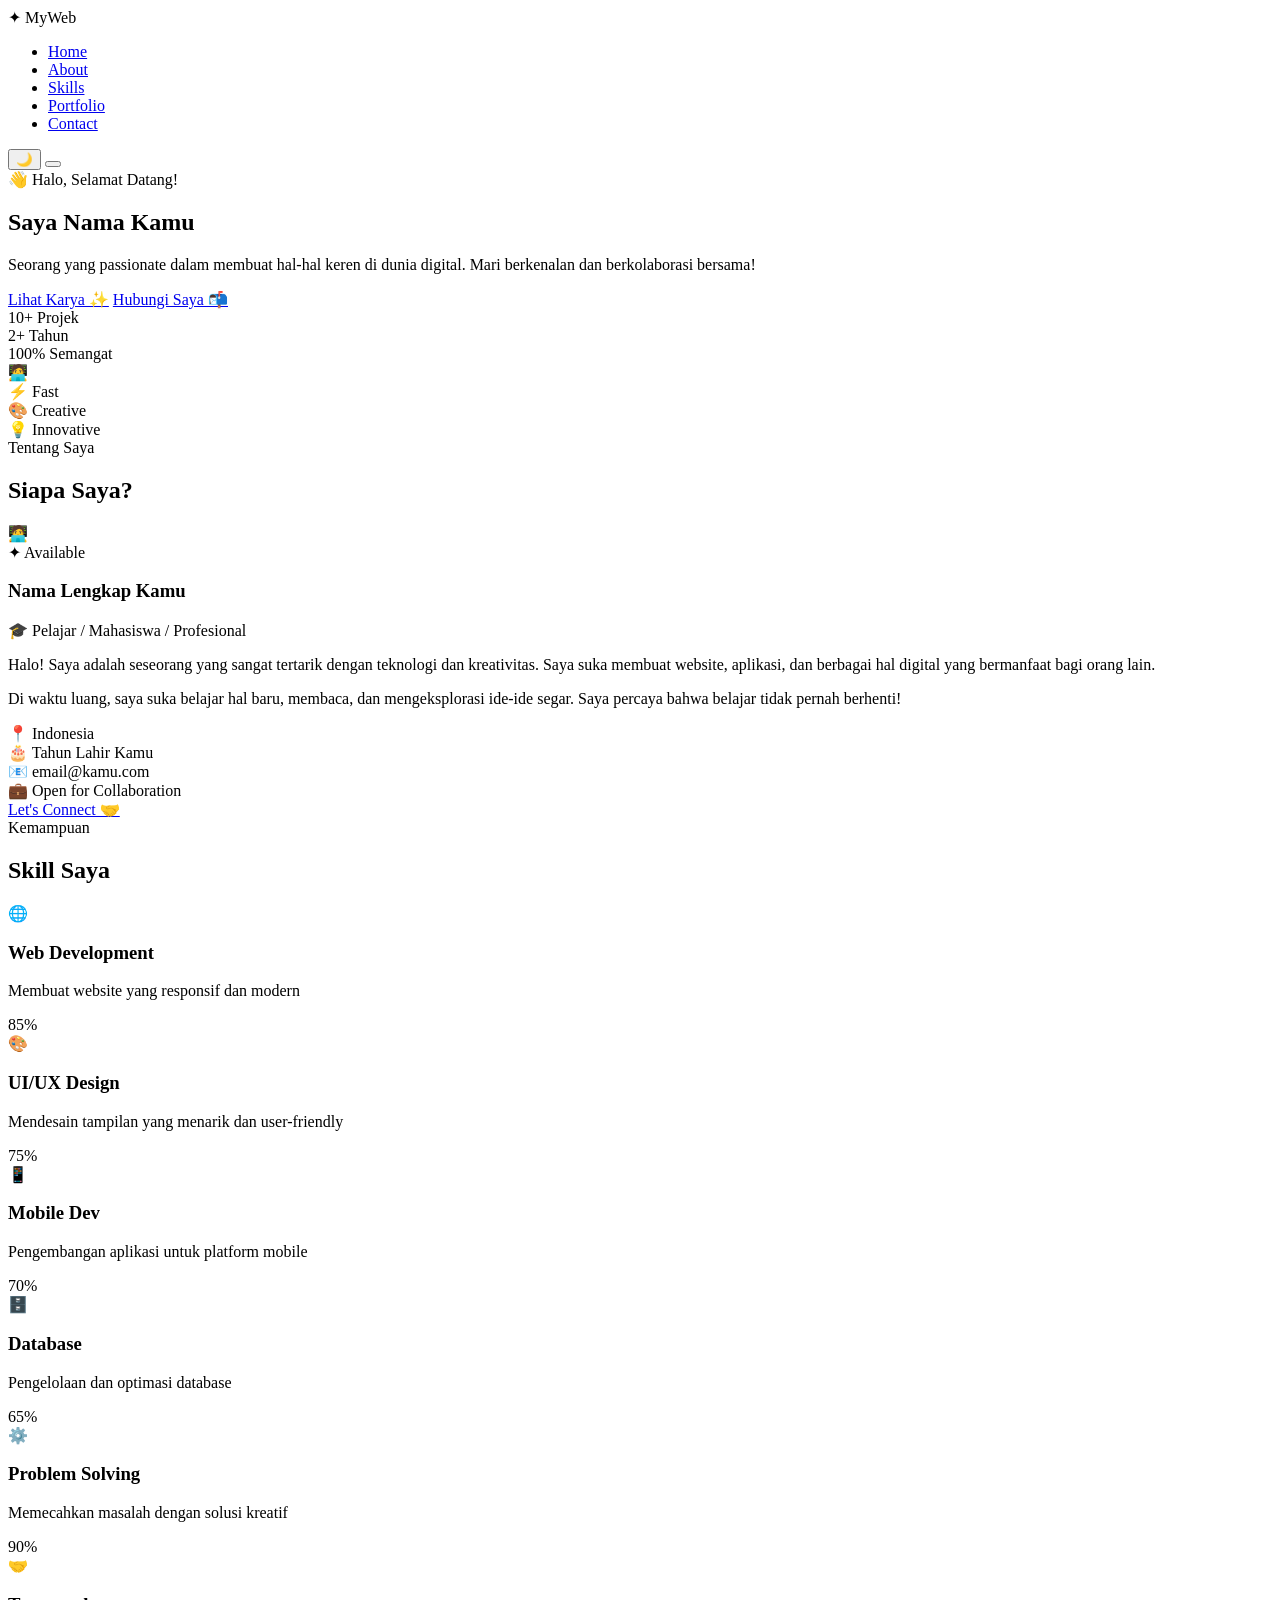
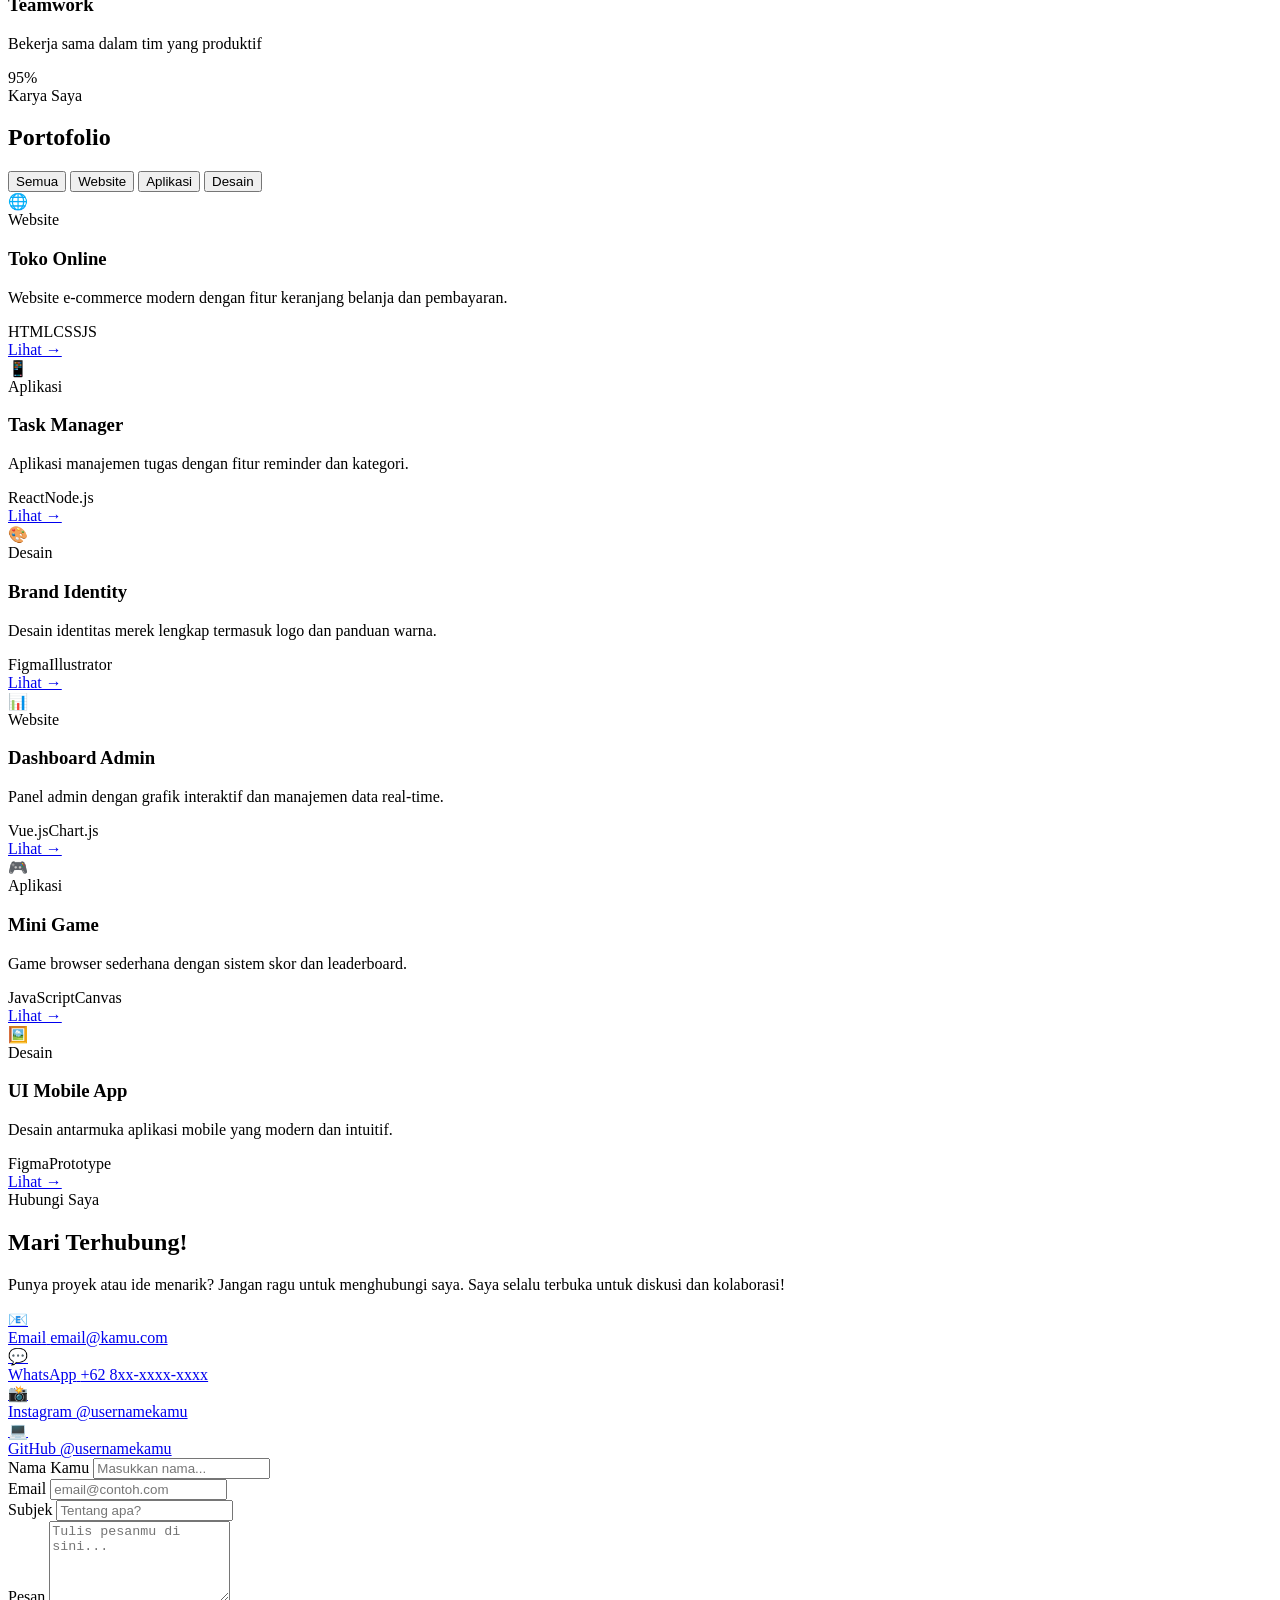
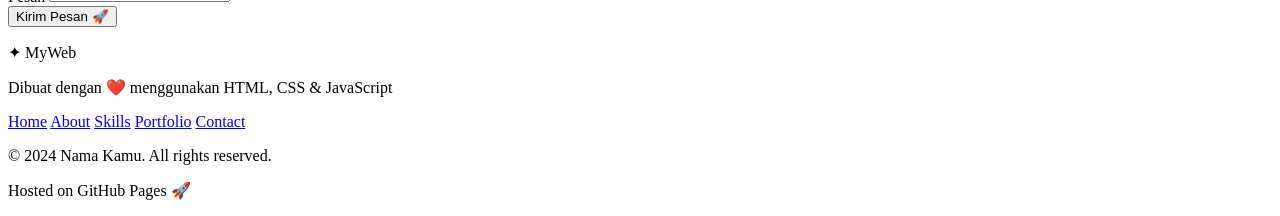
==== index.html @ ac3fd2ef "index.html This HTML file serves as the main structure for a personal website, including sections fo" ====
<!DOCTYPE html>
<html lang="id" data-theme="dark">
<head>
  <meta charset="UTF-8" />
  <meta name="viewport" content="width=device-width, initial-scale=1.0" />
  <title>Website Saya</title>
  <link rel="stylesheet" href="style.css" />
  <link rel="preconnect" href="https://fonts.googleapis.com" />
  <link href="https://fonts.googleapis.com/css2?family=Inter:wght@300;400;600;700;800&display=swap" rel="stylesheet" />
</head>
<body>

  <!-- ===== NAVBAR ===== -->
  <nav class="navbar" id="navbar">
    <div class="nav-container">
      <div class="nav-logo">
        <span class="logo-icon">✦</span>
        <span class="logo-text">MyWeb</span>
      </div>
      <ul class="nav-links" id="navLinks">
        <li><a href="#home"      class="nav-link active">Home</a></li>
        <li><a href="#about"     class="nav-link">About</a></li>
        <li><a href="#skills"    class="nav-link">Skills</a></li>
        <li><a href="#portfolio" class="nav-link">Portfolio</a></li>
        <li><a href="#contact"   class="nav-link">Contact</a></li>
      </ul>
      <div class="nav-right">
        <button class="theme-btn" id="themeBtn" title="Toggle Theme">🌙</button>
        <button class="hamburger" id="hamburger">
          <span></span><span></span><span></span>
        </button>
      </div>
    </div>
  </nav>

  <!-- ===== HERO ===== -->
  <section class="hero" id="home">
    <div class="hero-bg">
      <div class="blob blob1"></div>
      <div class="blob blob2"></div>
      <div class="blob blob3"></div>
    </div>
    <div class="hero-content">
      <div class="hero-badge">👋 Halo, Selamat Datang!</div>
      <h1 class="hero-title">
        Saya <span class="highlight">Nama Kamu</span><br/>
        <span class="typing" id="typingText"></span>
      </h1>
      <p class="hero-desc">
        Seorang yang passionate dalam membuat hal-hal keren di dunia digital.
        Mari berkenalan dan berkolaborasi bersama!
      </p>
      <div class="hero-btns">
        <a href="#portfolio" class="btn btn-primary">Lihat Karya ✨</a>
        <a href="#contact"   class="btn btn-outline">Hubungi Saya 📬</a>
      </div>
      <div class="hero-stats">
        <div class="stat">
          <span class="stat-num">10+</span>
          <span class="stat-label">Projek</span>
        </div>
        <div class="stat-divider"></div>
        <div class="stat">
          <span class="stat-num">2+</span>
          <span class="stat-label">Tahun</span>
        </div>
        <div class="stat-divider"></div>
        <div class="stat">
          <span class="stat-num">100%</span>
          <span class="stat-label">Semangat</span>
        </div>
      </div>
    </div>
    <div class="hero-image">
      <div class="avatar-ring">
        <div class="avatar">
          <span class="avatar-emoji">🧑‍💻</span>
        </div>
      </div>
      <div class="floating-card card1">⚡ Fast</div>
      <div class="floating-card card2">🎨 Creative</div>
      <div class="floating-card card3">💡 Innovative</div>
    </div>
  </section>

  <!-- ===== ABOUT ===== -->
  <section class="about" id="about">
    <div class="container">
      <div class="section-header">
        <span class="section-tag">Tentang Saya</span>
        <h2 class="section-title">Siapa <span class="highlight">Saya?</span></h2>
      </div>
      <div class="about-grid">
        <div class="about-image-wrap">
          <div class="about-img-box">
            <div class="about-emoji">🧑‍💻</div>
            <div class="about-badge-float">✦ Available</div>
          </div>
        </div>
        <div class="about-text">
          <h3>Nama Lengkap Kamu</h3>
          <p class="about-role">🎓 Pelajar / Mahasiswa / Profesional</p>
          <p class="about-desc">
            Halo! Saya adalah seseorang yang sangat tertarik dengan teknologi
            dan kreativitas. Saya suka membuat website, aplikasi, dan berbagai
            hal digital yang bermanfaat bagi orang lain.
          </p>
          <p class="about-desc">
            Di waktu luang, saya suka belajar hal baru, membaca, dan
            mengeksplorasi ide-ide segar. Saya percaya bahwa belajar
            tidak pernah berhenti!
          </p>
          <div class="about-info">
            <div class="info-item">
              <span class="info-icon">📍</span>
              <span>Indonesia</span>
            </div>
            <div class="info-item">
              <span class="info-icon">🎂</span>
              <span>Tahun Lahir Kamu</span>
            </div>
            <div class="info-item">
              <span class="info-icon">📧</span>
              <span>email@kamu.com</span>
            </div>
            <div class="info-item">
              <span class="info-icon">💼</span>
              <span>Open for Collaboration</span>
            </div>
          </div>
          <a href="#contact" class="btn btn-primary">Let's Connect 🤝</a>
        </div>
      </div>
    </div>
  </section>

  <!-- ===== SKILLS ===== -->
  <section class="skills" id="skills">
    <div class="container">
      <div class="section-header">
        <span class="section-tag">Kemampuan</span>
        <h2 class="section-title">Skill <span class="highlight">Saya</span></h2>
      </div>
      <div class="skills-grid">

        <div class="skill-card">
          <div class="skill-icon">🌐</div>
          <h3>Web Development</h3>
          <p>Membuat website yang responsif dan modern</p>
          <div class="skill-bar">
            <div class="skill-fill" data-width="85"></div>
          </div>
          <span class="skill-pct">85%</span>
        </div>

        <div class="skill-card">
          <div class="skill-icon">🎨</div>
          <h3>UI/UX Design</h3>
          <p>Mendesain tampilan yang menarik dan user-friendly</p>
          <div class="skill-bar">
            <div class="skill-fill" data-width="75"></div>
          </div>
          <span class="skill-pct">75%</span>
        </div>

        <div class="skill-card">
          <div class="skill-icon">📱</div>
          <h3>Mobile Dev</h3>
          <p>Pengembangan aplikasi untuk platform mobile</p>
          <div class="skill-bar">
            <div class="skill-fill" data-width="70"></div>
          </div>
          <span class="skill-pct">70%</span>
        </div>

        <div class="skill-card">
          <div class="skill-icon">🗄️</div>
          <h3>Database</h3>
          <p>Pengelolaan dan optimasi database</p>
          <div class="skill-bar">
            <div class="skill-fill" data-width="65"></div>
          </div>
          <span class="skill-pct">65%</span>
        </div>

        <div class="skill-card">
          <div class="skill-icon">⚙️</div>
          <h3>Problem Solving</h3>
          <p>Memecahkan masalah dengan solusi kreatif</p>
          <div class="skill-bar">
            <div class="skill-fill" data-width="90"></div>
          </div>
          <span class="skill-pct">90%</span>
        </div>

        <div class="skill-card">
          <div class="skill-icon">🤝</div>
          <h3>Teamwork</h3>
          <p>Bekerja sama dalam tim yang produktif</p>
          <div class="skill-bar">
            <div class="skill-fill" data-width="95"></div>
          </div>
          <span class="skill-pct">95%</span>
        </div>

      </div>
    </div>
  </section>

  <!-- ===== PORTFOLIO ===== -->
  <section class="portfolio" id="portfolio">
    <div class="container">
      <div class="section-header">
        <span class="section-tag">Karya Saya</span>
        <h2 class="section-title">Porto<span class="highlight">folio</span></h2>
      </div>

      <!-- Filter -->
      <div class="filter-btns">
        <button class="filter-btn active" data-filter="all">Semua</button>
        <button class="filter-btn" data-filter="web">Website</button>
        <button class="filter-btn" data-filter="app">Aplikasi</button>
        <button class="filter-btn" data-filter="design">Desain</button>
      </div>

      <div class="portfolio-grid" id="portfolioGrid">

        <div class="porto-card" data-cat="web">
          <div class="porto-img">🌐</div>
          <div class="porto-body">
            <span class="porto-tag">Website</span>
            <h3>Toko Online</h3>
            <p>Website e-commerce modern dengan fitur keranjang belanja dan pembayaran.</p>
            <div class="porto-footer">
              <div class="porto-tech">
                <span>HTML</span><span>CSS</span><span>JS</span>
              </div>
              <a href="#" class="porto-link">Lihat →</a>
            </div>
          </div>
        </div>

        <div class="porto-card" data-cat="app">
          <div class="porto-img">📱</div>
          <div class="porto-body">
            <span class="porto-tag">Aplikasi</span>
            <h3>Task Manager</h3>
            <p>Aplikasi manajemen tugas dengan fitur reminder dan kategori.</p>
            <div class="porto-footer">
              <div class="porto-tech">
                <span>React</span><span>Node.js</span>
              </div>
              <a href="#" class="porto-link">Lihat →</a>
            </div>
          </div>
        </div>

        <div class="porto-card" data-cat="design">
          <div class="porto-img">🎨</div>
          <div class="porto-body">
            <span class="porto-tag">Desain</span>
            <h3>Brand Identity</h3>
            <p>Desain identitas merek lengkap termasuk logo dan panduan warna.</p>
            <div class="porto-footer">
              <div class="porto-tech">
                <span>Figma</span><span>Illustrator</span>
              </div>
              <a href="#" class="porto-link">Lihat →</a>
            </div>
          </div>
        </div>

        <div class="porto-card" data-cat="web">
          <div class="porto-img">📊</div>
          <div class="porto-body">
            <span class="porto-tag">Website</span>
            <h3>Dashboard Admin</h3>
            <p>Panel admin dengan grafik interaktif dan manajemen data real-time.</p>
            <div class="porto-footer">
              <div class="porto-tech">
                <span>Vue.js</span><span>Chart.js</span>
              </div>
              <a href="#" class="porto-link">Lihat →</a>
            </div>
          </div>
        </div>

        <div class="porto-card" data-cat="app">
          <div class="porto-img">🎮</div>
          <div class="porto-body">
            <span class="porto-tag">Aplikasi</span>
            <h3>Mini Game</h3>
            <p>Game browser sederhana dengan sistem skor dan leaderboard.</p>
            <div class="porto-footer">
              <div class="porto-tech">
                <span>JavaScript</span><span>Canvas</span>
              </div>
              <a href="#" class="porto-link">Lihat →</a>
            </div>
          </div>
        </div>

        <div class="porto-card" data-cat="design">
          <div class="porto-img">🖼️</div>
          <div class="porto-body">
            <span class="porto-tag">Desain</span>
            <h3>UI Mobile App</h3>
            <p>Desain antarmuka aplikasi mobile yang modern dan intuitif.</p>
            <div class="porto-footer">
              <div class="porto-tech">
                <span>Figma</span><span>Prototype</span>
              </div>
              <a href="#" class="porto-link">Lihat →</a>
            </div>
          </div>
        </div>

      </div>
    </div>
  </section>

  <!-- ===== CONTACT ===== -->
  <section class="contact" id="contact">
    <div class="container">
      <div class="section-header">
        <span class="section-tag">Hubungi Saya</span>
        <h2 class="section-title">Mari <span class="highlight">Terhubung!</span></h2>
      </div>
      <div class="contact-grid">

        <div class="contact-info">
          <p class="contact-desc">
            Punya proyek atau ide menarik? Jangan ragu untuk menghubungi saya.
            Saya selalu terbuka untuk diskusi dan kolaborasi!
          </p>
          <div class="contact-cards">
            <a href="mailto:email@kamu.com" class="contact-card">
              <span class="cc-icon">📧</span>
              <div>
                <span class="cc-label">Email</span>
                <span class="cc-value">email@kamu.com</span>
              </div>
            </a>
            <a href="https://wa.me/628xxxxxxxxx" class="contact-card" target="_blank">
              <span class="cc-icon">💬</span>
              <div>
                <span class="cc-label">WhatsApp</span>
                <span class="cc-value">+62 8xx-xxxx-xxxx</span>
              </div>
            </a>
            <a href="https://instagram.com/usernamekamu" class="contact-card" target="_blank">
              <span class="cc-icon">📸</span>
              <div>
                <span class="cc-label">Instagram</span>
                <span class="cc-value">@usernamekamu</span>
              </div>
            </a>
            <a href="https://github.com/usernamekamu" class="contact-card" target="_blank">
              <span class="cc-icon">💻</span>
              <div>
                <span class="cc-label">GitHub</span>
                <span class="cc-value">@usernamekamu</span>
              </div>
            </a>
          </div>
        </div>

        <form class="contact-form" id="contactForm">
          <div class="form-group">
            <label>Nama Kamu</label>
            <input type="text" placeholder="Masukkan nama..." required />
          </div>
          <div class="form-group">
            <label>Email</label>
            <input type="email" placeholder="email@contoh.com" required />
          </div>
          <div class="form-group">
            <label>Subjek</label>
            <input type="text" placeholder="Tentang apa?" required />
          </div>
          <div class="form-group">
            <label>Pesan</label>
            <textarea rows="5" placeholder="Tulis pesanmu di sini..." required></textarea>
          </div>
          <button type="submit" class="btn btn-primary btn-full">
            Kirim Pesan 🚀
          </button>
          <p class="form-note" id="formNote"></p>
        </form>

      </div>
    </div>
  </section>

  <!-- ===== FOOTER ===== -->
  <footer class="footer">
    <div class="container">
      <div class="footer-top">
        <div class="footer-brand">
          <span class="logo-icon">✦</span>
          <span class="logo-text">MyWeb</span>
        </div>
        <p>Dibuat dengan ❤️ menggunakan HTML, CSS & JavaScript</p>
      </div>
      <div class="footer-links">
        <a href="#home">Home</a>
        <a href="#about">About</a>
        <a href="#skills">Skills</a>
        <a href="#portfolio">Portfolio</a>
        <a href="#contact">Contact</a>
      </div>
      <div class="footer-bottom">
        <p>© 2024 Nama Kamu. All rights reserved.</p>
        <p>Hosted on GitHub Pages 🚀</p>
      </div>
    </div>
  </footer>

  <script src="script.js"></script>
</body>
</html>
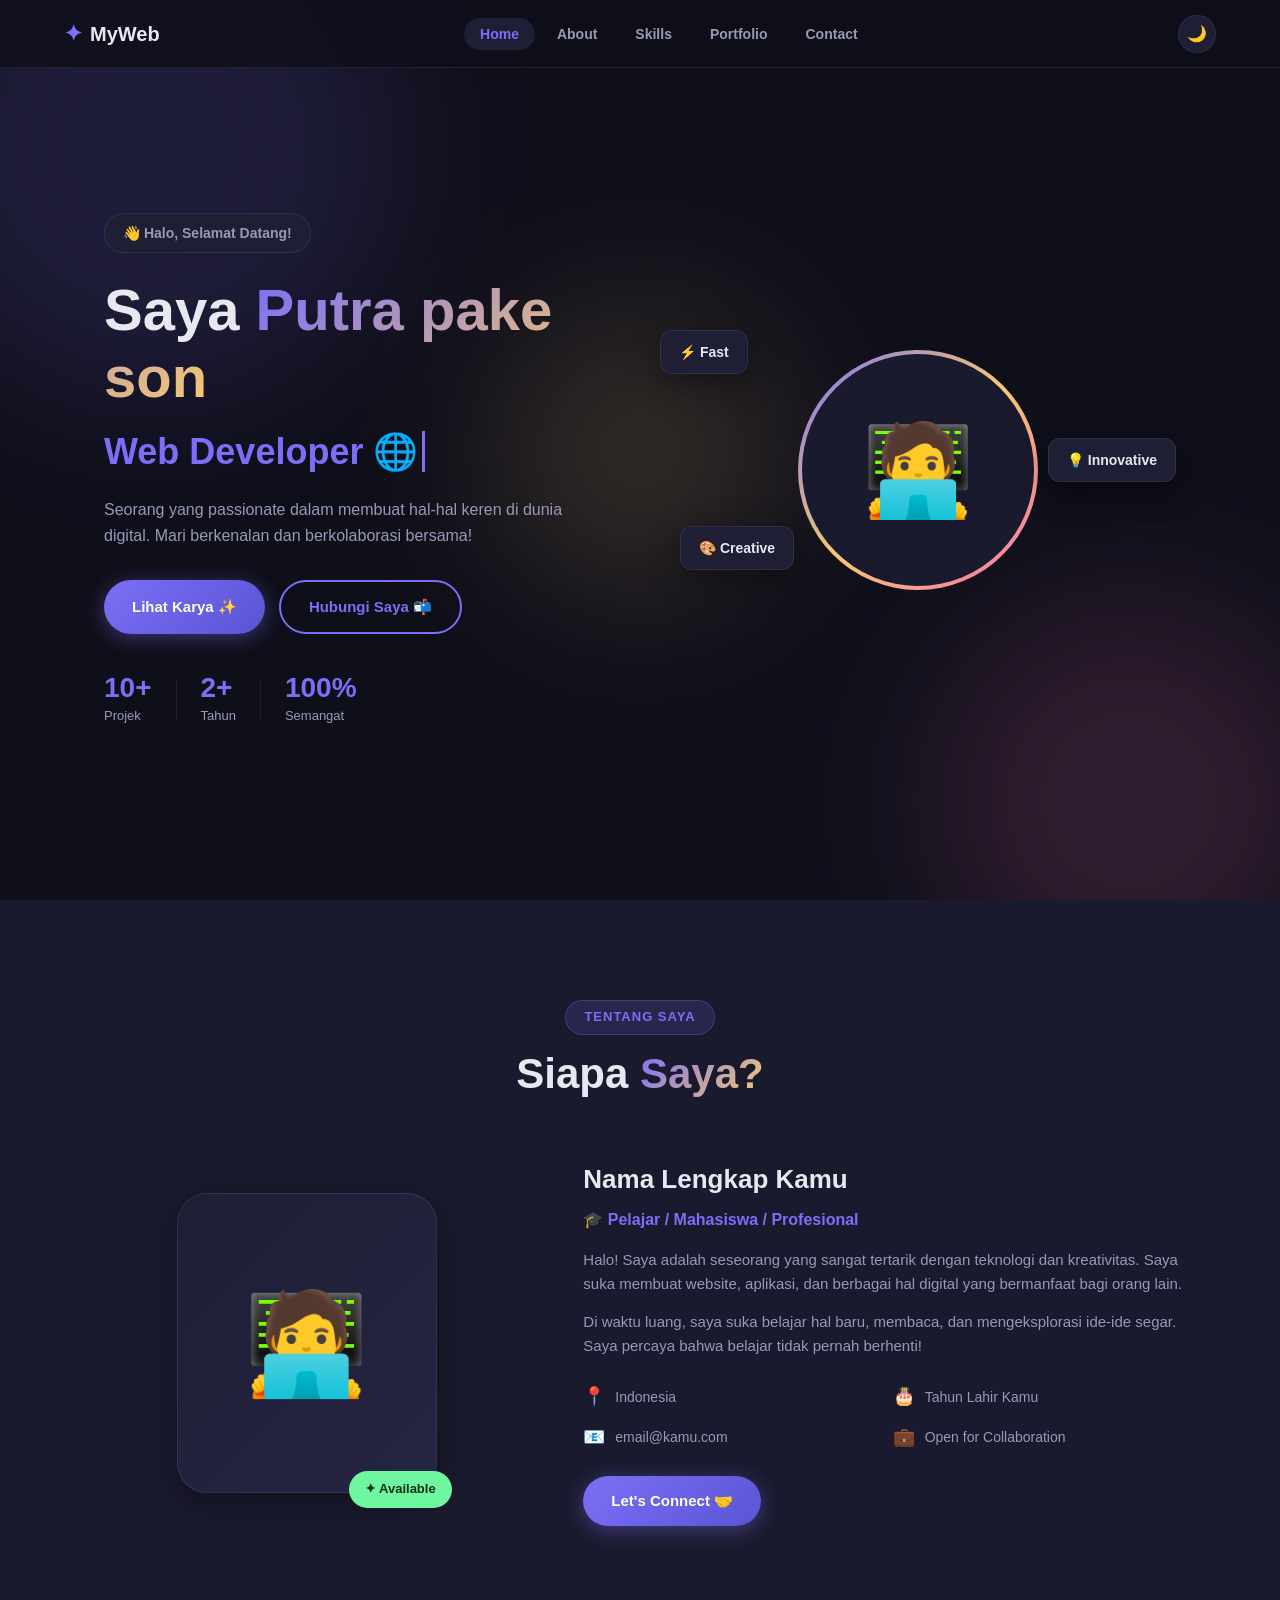
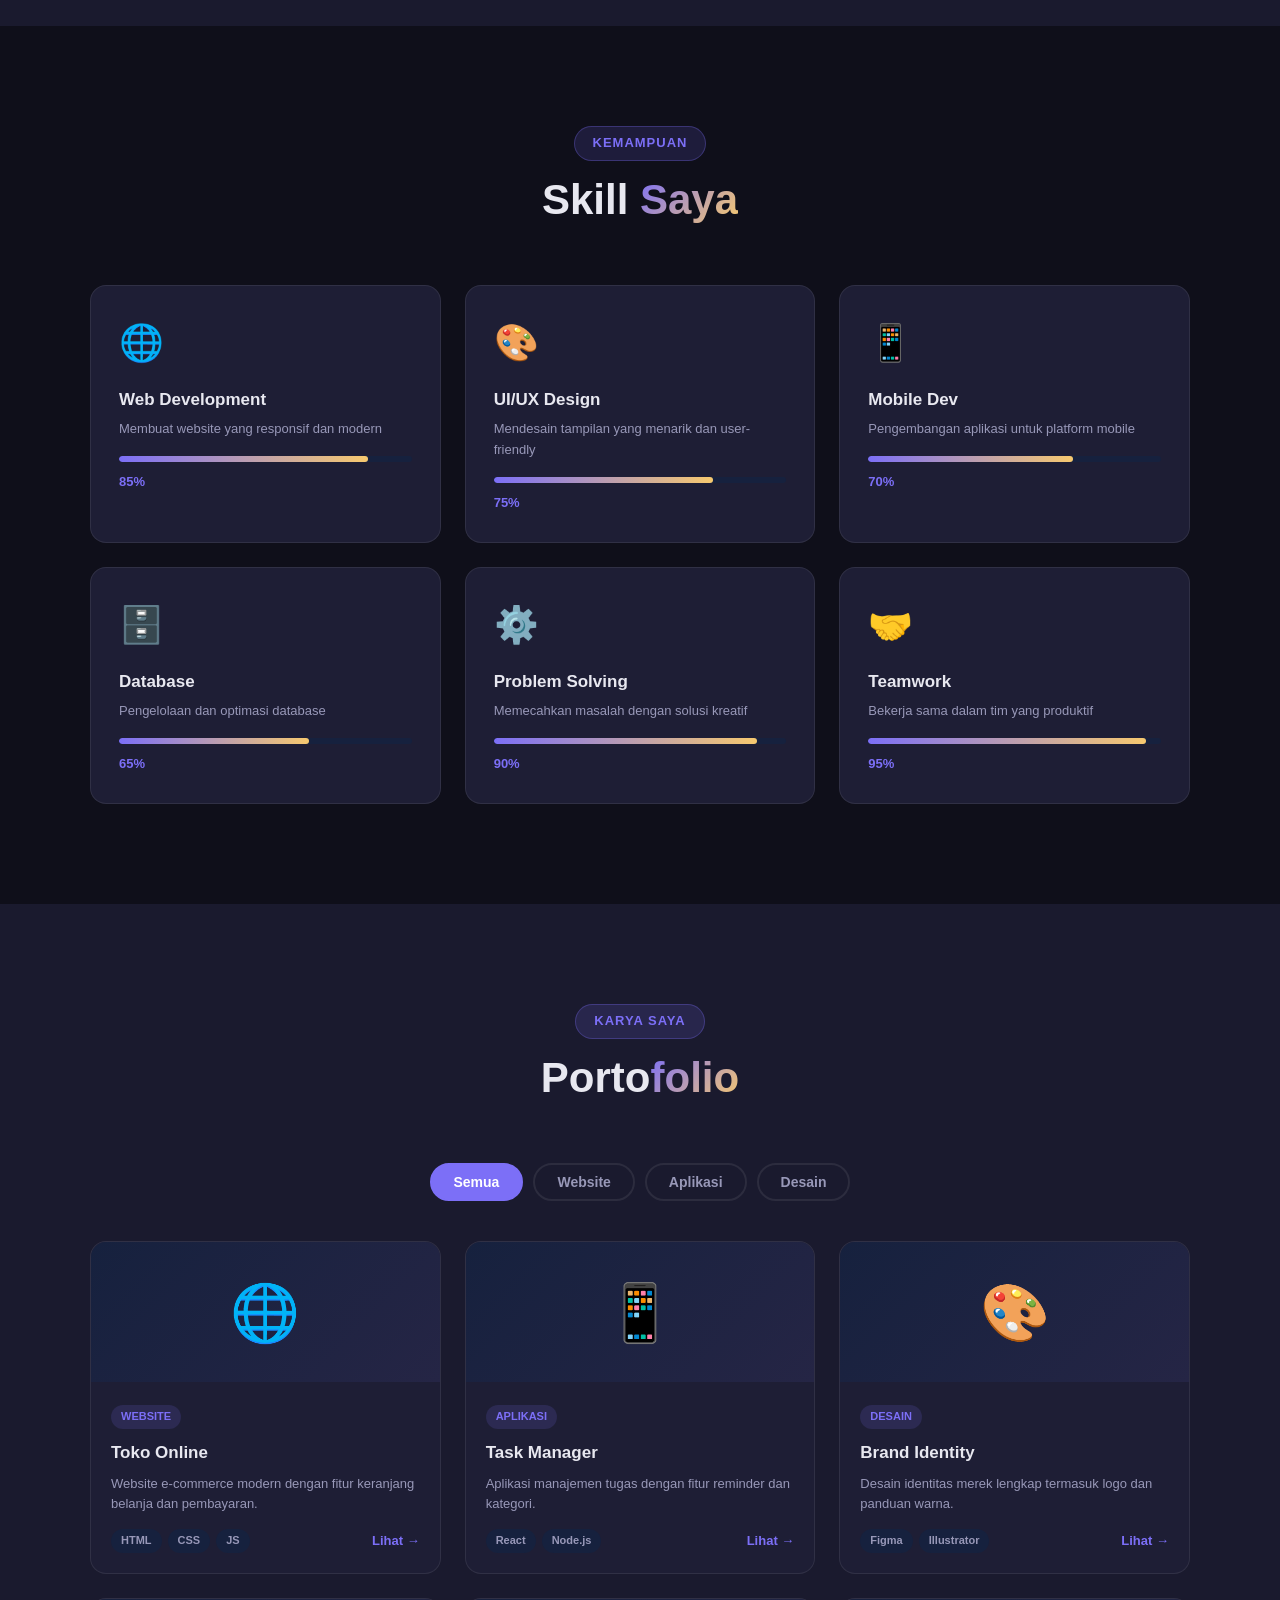
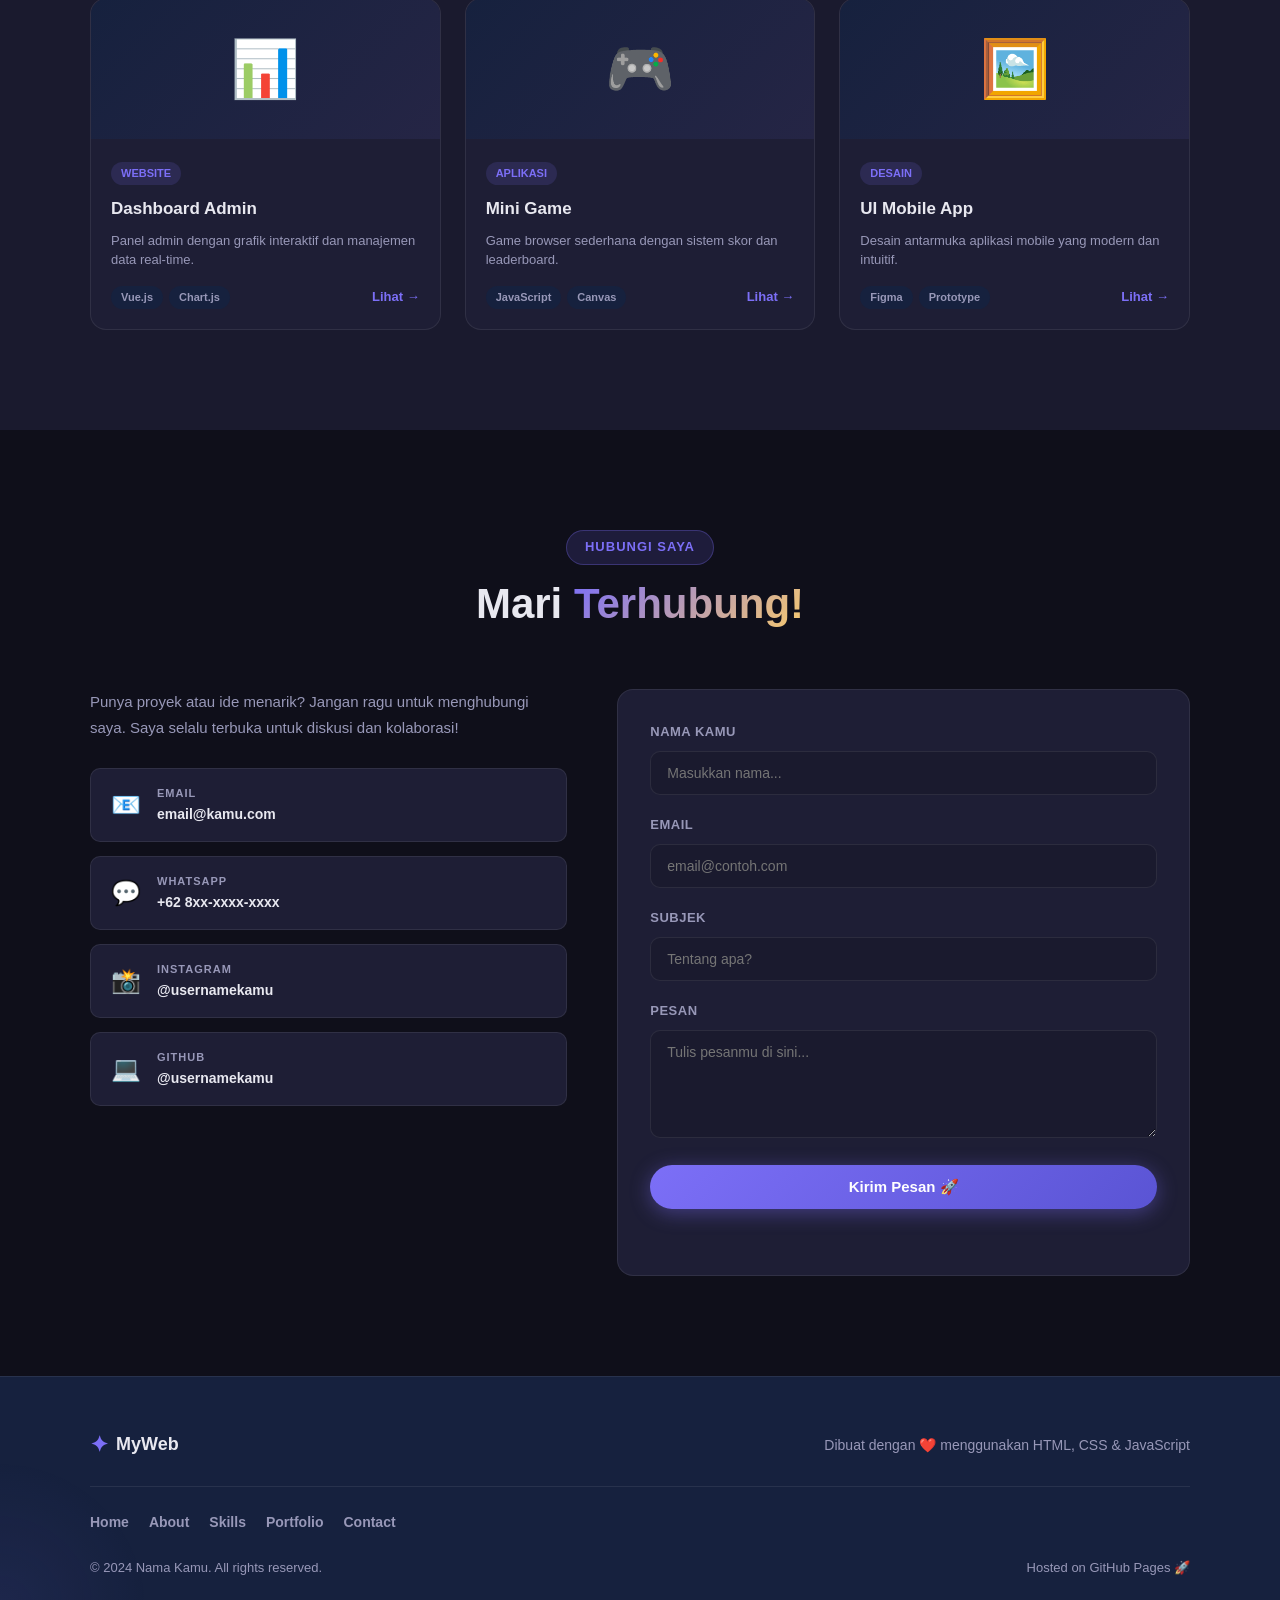
==== commit fbb06cef: "index.html" ====
--- a/index.html
+++ b/index.html
@@ -43,7 +43,7 @@
     <div class="hero-content">
       <div class="hero-badge">👋 Halo, Selamat Datang!</div>
       <h1 class="hero-title">
-        Saya <span class="highlight">Nama Kamu</span><br/>
+        Saya <span class="highlight">Putra pake son</span><br/>
         <span class="typing" id="typingText"></span>
       </h1>
       <p class="hero-desc">
--- a/style.css
+++ b/style.css
@@ -0,0 +1,946 @@
+/* ================================
+   VARIABLES & RESET
+================================ */
+:root {
+  --bg: #0f0f1a;
+  --bg2: #1a1a2e;
+  --bg3: #16213e;
+  --card: #1e1e35;
+  --card2: #252545;
+  --border: rgba(255,255,255,0.08);
+  --text: #e8e8f0;
+  --text2: #9898b8;
+  --primary: #7c6ff7;
+  --primary2: #5a54d4;
+  --accent: #f7c96f;
+  --green: #6ff7a0;
+  --pink: #f76fb0;
+  --shadow: 0 8px 32px rgba(0,0,0,0.4);
+  --radius: 16px;
+  --radius-sm: 10px;
+  --transition: all 0.3s ease;
+  --font: 'Inter', sans-serif;
+}
+
+[data-theme="light"] {
+  --bg: #f0f0ff;
+  --bg2: #e8e8fc;
+  --bg3: #dcdcf8;
+  --card: #ffffff;
+  --card2: #f5f5ff;
+  --border: rgba(0,0,0,0.08);
+  --text: #1a1a2e;
+  --text2: #5a5a7a;
+  --shadow: 0 8px 32px rgba(100,100,200,0.15);
+}
+
+*, *::before, *::after {
+  margin: 0; padding: 0;
+  box-sizing: border-box;
+}
+
+html { scroll-behavior: smooth; }
+
+body {
+  font-family: var(--font);
+  background: var(--bg);
+  color: var(--text);
+  line-height: 1.6;
+  overflow-x: hidden;
+  transition: background 0.4s, color 0.4s;
+}
+
+a { text-decoration: none; color: inherit; }
+ul { list-style: none; }
+img { max-width: 100%; }
+
+.container {
+  width: 90%;
+  max-width: 1100px;
+  margin: 0 auto;
+}
+
+/* ================================
+   BUTTONS
+================================ */
+.btn {
+  display: inline-flex;
+  align-items: center;
+  gap: 8px;
+  padding: 13px 28px;
+  border-radius: 50px;
+  font-weight: 700;
+  font-size: 15px;
+  cursor: pointer;
+  transition: var(--transition);
+  border: none;
+}
+
+.btn-primary {
+  background: linear-gradient(135deg, var(--primary), var(--primary2));
+  color: #fff;
+  box-shadow: 0 4px 20px rgba(124,111,247,0.4);
+}
+.btn-primary:hover {
+  transform: translateY(-2px);
+  box-shadow: 0 8px 28px rgba(124,111,247,0.5);
+}
+
+.btn-outline {
+  background: transparent;
+  border: 2px solid var(--primary);
+  color: var(--primary);
+}
+.btn-outline:hover {
+  background: var(--primary);
+  color: #fff;
+  transform: translateY(-2px);
+}
+
+.btn-full { width: 100%; justify-content: center; }
+
+/* ================================
+   NAVBAR
+================================ */
+.navbar {
+  position: fixed;
+  top: 0; left: 0; right: 0;
+  z-index: 1000;
+  padding: 0 5%;
+  height: 68px;
+  display: flex;
+  align-items: center;
+  background: rgba(15,15,26,0.85);
+  backdrop-filter: blur(16px);
+  border-bottom: 1px solid var(--border);
+  transition: var(--transition);
+}
+
+[data-theme="light"] .navbar {
+  background: rgba(240,240,255,0.85);
+}
+
+.navbar.scrolled {
+  box-shadow: 0 4px 30px rgba(0,0,0,0.3);
+}
+
+.nav-container {
+  width: 100%;
+  max-width: 1200px;
+  margin: 0 auto;
+  display: flex;
+  align-items: center;
+  justify-content: space-between;
+}
+
+.nav-logo {
+  display: flex;
+  align-items: center;
+  gap: 8px;
+  font-weight: 800;
+  font-size: 20px;
+}
+
+.logo-icon {
+  color: var(--primary);
+  font-size: 22px;
+}
+
+.nav-links {
+  display: flex;
+  gap: 6px;
+}
+
+.nav-link {
+  padding: 8px 16px;
+  border-radius: 50px;
+  font-size: 14px;
+  font-weight: 600;
+  color: var(--text2);
+  transition: var(--transition);
+}
+.nav-link:hover,
+.nav-link.active {
+  background: var(--card);
+  color: var(--primary);
+}
+
+.nav-right {
+  display: flex;
+  align-items: center;
+  gap: 10px;
+}
+
+.theme-btn {
+  background: var(--card);
+  border: 1px solid var(--border);
+  width: 38px;
+  height: 38px;
+  border-radius: 50%;
+  font-size: 16px;
+  cursor: pointer;
+  display: flex;
+  align-items: center;
+  justify-content: center;
+  transition: var(--transition);
+}
+.theme-btn:hover { transform: scale(1.1); }
+
+.hamburger {
+  display: none;
+  flex-direction: column;
+  gap: 5px;
+  background: none;
+  border: none;
+  cursor: pointer;
+  padding: 6px;
+}
+.hamburger span {
+  width: 24px;
+  height: 2px;
+  background: var(--text);
+  border-radius: 2px;
+  transition: var(--transition);
+}
+
+/* ================================
+   SECTION COMMON
+================================ */
+section {
+  padding: 100px 0;
+}
+
+.section-header {
+  text-align: center;
+  margin-bottom: 60px;
+}
+
+.section-tag {
+  display: inline-block;
+  background: rgba(124,111,247,0.15);
+  color: var(--primary);
+  padding: 6px 18px;
+  border-radius: 50px;
+  font-size: 13px;
+  font-weight: 700;
+  letter-spacing: 1px;
+  text-transform: uppercase;
+  margin-bottom: 14px;
+  border: 1px solid rgba(124,111,247,0.3);
+}
+
+.section-title {
+  font-size: clamp(28px, 5vw, 42px);
+  font-weight: 800;
+  line-height: 1.2;
+}
+
+.highlight {
+  background: linear-gradient(135deg, var(--primary), var(--accent));
+  -webkit-background-clip: text;
+  -webkit-text-fill-color: transparent;
+  background-clip: text;
+}
+
+/* ================================
+   HERO
+================================ */
+.hero {
+  min-height: 100vh;
+  display: flex;
+  align-items: center;
+  justify-content: space-between;
+  gap: 40px;
+  padding: 100px 5% 60px;
+  position: relative;
+  overflow: hidden;
+  max-width: 1200px;
+  margin: 0 auto;
+}
+
+.hero-bg {
+  position: fixed;
+  inset: 0;
+  z-index: -1;
+  overflow: hidden;
+}
+
+.blob {
+  position: absolute;
+  border-radius: 50%;
+  filter: blur(80px);
+  opacity: 0.15;
+  animation: blobFloat 8s ease-in-out infinite;
+}
+.blob1 {
+  width: 500px; height: 500px;
+  background: var(--primary);
+  top: -100px; left: -100px;
+}
+.blob2 {
+  width: 400px; height: 400px;
+  background: var(--pink);
+  bottom: -100px; right: -50px;
+  animation-delay: -3s;
+}
+.blob3 {
+  width: 300px; height: 300px;
+  background: var(--accent);
+  top: 50%; left: 50%;
+  transform: translate(-50%,-50%);
+  animation-delay: -5s;
+}
+
+@keyframes blobFloat {
+  0%,100% { transform: translate(0,0) scale(1); }
+  33% { transform: translate(20px,-20px) scale(1.05); }
+  66% { transform: translate(-15px,15px) scale(0.95); }
+}
+
+.hero-content {
+  flex: 1;
+  max-width: 580px;
+}
+
+.hero-badge {
+  display: inline-flex;
+  align-items: center;
+  gap: 8px;
+  background: var(--card);
+  border: 1px solid var(--border);
+  padding: 8px 18px;
+  border-radius: 50px;
+  font-size: 14px;
+  font-weight: 600;
+  margin-bottom: 24px;
+  color: var(--text2);
+}
+
+.hero-title {
+  font-size: clamp(32px, 6vw, 58px);
+  font-weight: 800;
+  line-height: 1.15;
+  margin-bottom: 20px;
+}
+
+.typing {
+  color: var(--primary);
+  border-right: 3px solid var(--primary);
+  padding-right: 4px;
+  animation: blink 0.8s step-end infinite;
+  font-size: clamp(20px, 4vw, 36px);
+}
+
+@keyframes blink {
+  50% { border-color: transparent; }
+}
+
+.hero-desc {
+  color: var(--text2);
+  font-size: 16px;
+  max-width: 480px;
+  margin-bottom: 32px;
+}
+
+.hero-btns {
+  display: flex;
+  gap: 14px;
+  flex-wrap: wrap;
+  margin-bottom: 40px;
+}
+
+.hero-stats {
+  display: flex;
+  align-items: center;
+  gap: 24px;
+}
+
+.stat {
+  display: flex;
+  flex-direction: column;
+}
+
+.stat-num {
+  font-size: 28px;
+  font-weight: 800;
+  color: var(--primary);
+  line-height: 1;
+}
+
+.stat-label {
+  font-size: 13px;
+  color: var(--text2);
+  margin-top: 4px;
+}
+
+.stat-divider {
+  width: 1px;
+  height: 40px;
+  background: var(--border);
+}
+
+.hero-image {
+  flex: 1;
+  display: flex;
+  justify-content: center;
+  align-items: center;
+  position: relative;
+  min-height: 320px;
+}
+
+.avatar-ring {
+  width: 240px;
+  height: 240px;
+  border-radius: 50%;
+  background: linear-gradient(135deg, var(--primary), var(--accent), var(--pink));
+  padding: 4px;
+  animation: spinSlow 12s linear infinite;
+}
+
+.avatar {
+  width: 100%;
+  height: 100%;
+  border-radius: 50%;
+  background: var(--bg2);
+  display: flex;
+  align-items: center;
+  justify-content: center;
+}
+
+.avatar-emoji {
+  font-size: 90px;
+}
+
+@keyframes spinSlow {
+  to { transform: rotate(360deg); }
+}
+
+.floating-card {
+  position: absolute;
+  background: var(--card);
+  border: 1px solid var(--border);
+  padding: 10px 18px;
+  border-radius: 12px;
+  font-weight: 700;
+  font-size: 14px;
+  box-shadow: var(--shadow);
+  animation: floatUpDown 3s ease-in-out infinite;
+}
+.card1 { top: 20px; left: 0; animation-delay: 0s; }
+.card2 { bottom: 60px; left: 20px; animation-delay: -1s; }
+.card3 { top: 40%; right: 0; animation-delay: -2s; }
+
+@keyframes floatUpDown {
+  0%,100% { transform: translateY(0); }
+  50% { transform: translateY(-10px); }
+}
+
+/* ================================
+   ABOUT
+================================ */
+.about {
+  background: var(--bg2);
+}
+
+.about-grid {
+  display: grid;
+  grid-template-columns: 1fr 1.4fr;
+  gap: 60px;
+  align-items: center;
+}
+
+.about-image-wrap {
+  display: flex;
+  justify-content: center;
+}
+
+.about-img-box {
+  width: 260px;
+  height: 300px;
+  background: linear-gradient(135deg, var(--card), var(--card2));
+  border-radius: 30px;
+  display: flex;
+  align-items: center;
+  justify-content: center;
+  font-size: 100px;
+  position: relative;
+  border: 1px solid var(--border);
+  box-shadow: var(--shadow);
+}
+
+.about-badge-float {
+  position: absolute;
+  bottom: -16px;
+  right: -16px;
+  background: var(--green);
+  color: #0f2e1a;
+  padding: 8px 16px;
+  border-radius: 50px;
+  font-weight: 700;
+  font-size: 13px;
+}
+
+.about-text h3 {
+  font-size: 26px;
+  font-weight: 800;
+  margin-bottom: 6px;
+}
+
+.about-role {
+  color: var(--primary);
+  font-weight: 600;
+  margin-bottom: 16px;
+}
+
+.about-desc {
+  color: var(--text2);
+  margin-bottom: 14px;
+  font-size: 15px;
+}
+
+.about-info {
+  display: grid;
+  grid-template-columns: 1fr 1fr;
+  gap: 12px;
+  margin: 24px 0;
+}
+
+.info-item {
+  display: flex;
+  align-items: center;
+  gap: 10px;
+  font-size: 14px;
+  color: var(--text2);
+}
+
+.info-icon { font-size: 18px; }
+
+/* ================================
+   SKILLS
+================================ */
+.skills-grid {
+  display: grid;
+  grid-template-columns: repeat(auto-fit, minmax(300px, 1fr));
+  gap: 24px;
+}
+
+.skill-card {
+  background: var(--card);
+  border: 1px solid var(--border);
+  border-radius: var(--radius);
+  padding: 28px;
+  transition: var(--transition);
+}
+.skill-card:hover {
+  transform: translateY(-4px);
+  border-color: var(--primary);
+  box-shadow: 0 12px 40px rgba(124,111,247,0.2);
+}
+
+.skill-icon { font-size: 36px; margin-bottom: 14px; }
+
+.skill-card h3 {
+  font-size: 17px;
+  font-weight: 700;
+  margin-bottom: 6px;
+}
+
+.skill-card p {
+  color: var(--text2);
+  font-size: 13px;
+  margin-bottom: 16px;
+}
+
+.skill-bar {
+  width: 100%;
+  height: 6px;
+  background: var(--bg3);
+  border-radius: 10px;
+  overflow: hidden;
+  margin-bottom: 6px;
+}
+
+.skill-fill {
+  height: 100%;
+  width: 0%;
+  background: linear-gradient(90deg, var(--primary), var(--accent));
+  border-radius: 10px;
+  transition: width 1.2s ease;
+}
+
+.skill-pct {
+  font-size: 13px;
+  color: var(--primary);
+  font-weight: 700;
+}
+
+/* ================================
+   PORTFOLIO
+================================ */
+.portfolio {
+  background: var(--bg2);
+}
+
+.filter-btns {
+  display: flex;
+  gap: 10px;
+  justify-content: center;
+  flex-wrap: wrap;
+  margin-bottom: 40px;
+}
+
+.filter-btn {
+  padding: 9px 22px;
+  border-radius: 50px;
+  border: 2px solid var(--border);
+  background: transparent;
+  color: var(--text2);
+  font-weight: 600;
+  font-size: 14px;
+  cursor: pointer;
+  transition: var(--transition);
+}
+.filter-btn:hover,
+.filter-btn.active {
+  background: var(--primary);
+  border-color: var(--primary);
+  color: #fff;
+}
+
+.portfolio-grid {
+  display: grid;
+  grid-template-columns: repeat(auto-fit, minmax(300px, 1fr));
+  gap: 24px;
+}
+
+.porto-card {
+  background: var(--card);
+  border: 1px solid var(--border);
+  border-radius: var(--radius);
+  overflow: hidden;
+  transition: var(--transition);
+}
+.porto-card:hover {
+  transform: translateY(-6px);
+  box-shadow: var(--shadow);
+  border-color: var(--primary);
+}
+
+.porto-img {
+  height: 140px;
+  background: linear-gradient(135deg, var(--bg3), var(--card2));
+  display: flex;
+  align-items: center;
+  justify-content: center;
+  font-size: 56px;
+}
+
+.porto-body {
+  padding: 20px;
+}
+
+.porto-tag {
+  display: inline-block;
+  background: rgba(124,111,247,0.15);
+  color: var(--primary);
+  padding: 3px 10px;
+  border-radius: 50px;
+  font-size: 11px;
+  font-weight: 700;
+  text-transform: uppercase;
+  margin-bottom: 10px;
+}
+
+.porto-body h3 {
+  font-size: 17px;
+  font-weight: 700;
+  margin-bottom: 8px;
+}
+
+.porto-body p {
+  color: var(--text2);
+  font-size: 13px;
+  margin-bottom: 16px;
+  line-height: 1.5;
+}
+
+.porto-footer {
+  display: flex;
+  align-items: center;
+  justify-content: space-between;
+}
+
+.porto-tech {
+  display: flex;
+  gap: 6px;
+  flex-wrap: wrap;
+}
+
+.porto-tech span {
+  background: var(--bg3);
+  padding: 3px 10px;
+  border-radius: 50px;
+  font-size: 11px;
+  font-weight: 600;
+  color: var(--text2);
+}
+
+.porto-link {
+  color: var(--primary);
+  font-weight: 700;
+  font-size: 13px;
+  transition: var(--transition);
+}
+.porto-link:hover { letter-spacing: 1px; }
+
+/* HIDDEN PORTO CARD */
+.porto-card.hidden {
+  display: none;
+}
+
+/* ================================
+   CONTACT
+================================ */
+.contact-grid {
+  display: grid;
+  grid-template-columns: 1fr 1.2fr;
+  gap: 50px;
+  align-items: start;
+}
+
+.contact-desc {
+  color: var(--text2);
+  font-size: 15px;
+  margin-bottom: 28px;
+  line-height: 1.7;
+}
+
+.contact-cards {
+  display: flex;
+  flex-direction: column;
+  gap: 14px;
+}
+
+.contact-card {
+  display: flex;
+  align-items: center;
+  gap: 16px;
+  background: var(--card);
+  border: 1px solid var(--border);
+  padding: 16px 20px;
+  border-radius: var(--radius-sm);
+  transition: var(--transition);
+}
+.contact-card:hover {
+  border-color: var(--primary);
+  transform: translateX(4px);
+}
+
+.cc-icon { font-size: 24px; }
+.cc-label {
+  display: block;
+  font-size: 11px;
+  color: var(--text2);
+  font-weight: 600;
+  text-transform: uppercase;
+  letter-spacing: 1px;
+}
+.cc-value {
+  display: block;
+  font-size: 14px;
+  font-weight: 600;
+  color: var(--text);
+}
+
+/* FORM */
+.contact-form {
+  background: var(--card);
+  border: 1px solid var(--border);
+  border-radius: var(--radius);
+  padding: 32px;
+}
+
+.form-group {
+  margin-bottom: 20px;
+}
+
+.form-group label {
+  display: block;
+  font-size: 13px;
+  font-weight: 700;
+  color: var(--text2);
+  margin-bottom: 8px;
+  text-transform: uppercase;
+  letter-spacing: 0.5px;
+}
+
+.form-group input,
+.form-group textarea {
+  width: 100%;
+  background: var(--bg2);
+  border: 1px solid var(--border);
+  color: var(--text);
+  padding: 13px 16px;
+  border-radius: var(--radius-sm);
+  font-size: 14px;
+  font-family: var(--font);
+  transition: var(--transition);
+  outline: none;
+  resize: vertical;
+}
+
+.form-group input:focus,
+.form-group textarea:focus {
+  border-color: var(--primary);
+  box-shadow: 0 0 0 3px rgba(124,111,247,0.15);
+}
+
+.form-note {
+  text-align: center;
+  margin-top: 14px;
+  font-size: 14px;
+  font-weight: 600;
+  min-height: 20px;
+  color: var(--green);
+}
+
+/* ================================
+   FOOTER
+================================ */
+.footer {
+  background: var(--bg3);
+  border-top: 1px solid var(--border);
+  padding: 50px 0 30px;
+}
+
+.footer-top {
+  display: flex;
+  align-items: center;
+  justify-content: space-between;
+  flex-wrap: wrap;
+  gap: 16px;
+  margin-bottom: 24px;
+  padding-bottom: 24px;
+  border-bottom: 1px solid var(--border);
+}
+
+.footer-brand {
+  display: flex;
+  align-items: center;
+  gap: 8px;
+  font-weight: 800;
+  font-size: 18px;
+}
+
+.footer-top p {
+  color: var(--text2);
+  font-size: 14px;
+}
+
+.footer-links {
+  display: flex;
+  gap: 20px;
+  flex-wrap: wrap;
+  margin-bottom: 24px;
+}
+
+.footer-links a {
+  color: var(--text2);
+  font-size: 14px;
+  font-weight: 600;
+  transition: var(--transition);
+}
+.footer-links a:hover { color: var(--primary); }
+
+.footer-bottom {
+  display: flex;
+  justify-content: space-between;
+  flex-wrap: wrap;
+  gap: 10px;
+  color: var(--text2);
+  font-size: 13px;
+}
+
+/* ================================
+   SCROLL TO TOP
+================================ */
+.scroll-top {
+  position: fixed;
+  bottom: 30px;
+  right: 24px;
+  width: 44px;
+  height: 44px;
+  background: var(--primary);
+  color: #fff;
+  border: none;
+  border-radius: 50%;
+  font-size: 18px;
+  cursor: pointer;
+  display: none;
+  align-items: center;
+  justify-content: center;
+  z-index: 999;
+  box-shadow: 0 4px 20px rgba(124,111,247,0.4);
+  transition: var(--transition);
+}
+.scroll-top.show { display: flex; }
+.scroll-top:hover { transform: translateY(-3px); }
+
+/* ================================
+   RESPONSIVE — TABLET
+================================ */
+@media (max-width: 900px) {
+  .hero {
+    flex-direction: column;
+    text-align: center;
+    padding-top: 120px;
+  }
+  .hero-btns { justify-content: center; }
+  .hero-stats { justify-content: center; }
+  .hero-desc { margin: 0 auto 32px; }
+  .about-grid { grid-template-columns: 1fr; text-align: center; }
+  .about-info { justify-items: center; }
+  .contact-grid { grid-template-columns: 1fr; }
+}
+
+/* ================================
+   RESPONSIVE — MOBILE
+================================ */
+@media (max-width: 600px) {
+  .nav-links { display: none; flex-direction: column; gap: 0; }
+  .nav-links.open {
+    display: flex;
+    position: fixed;
+    top: 68px; left: 0; right: 0;
+    background: var(--bg);
+    border-bottom: 1px solid var(--border);
+    padding: 16px;
+    gap: 4px;
+  }
+  .nav-links.open .nav-link {
+    padding: 12px 16px;
+    border-radius: 10px;
+    display: block;
+  }
+  .hamburger { display: flex; }
+  .hero-image { display: none; }
+  .about-img-box { width: 200px; height: 240px; font-size: 80px; }
+  .contact-form { padding: 24px 18px; }
+  .footer-top { flex-direction: column; text-align: center; }
+  .footer-bottom { flex-direction: column; text-align: center; }
+  .floating-card { display: none; }
+  section { padding: 70px 0; }
+}
+
+/* ================================
+   ANIMATIONS
+================================ */
+.fade-in {
+  opacity: 0;
+  transform: translateY(30px);
+  transition: opacity 0.7s ease, transform 0.7s ease;
+}
+.fade-in.visible {
+  opacity: 1;
+  transform: translateY(0);
+}
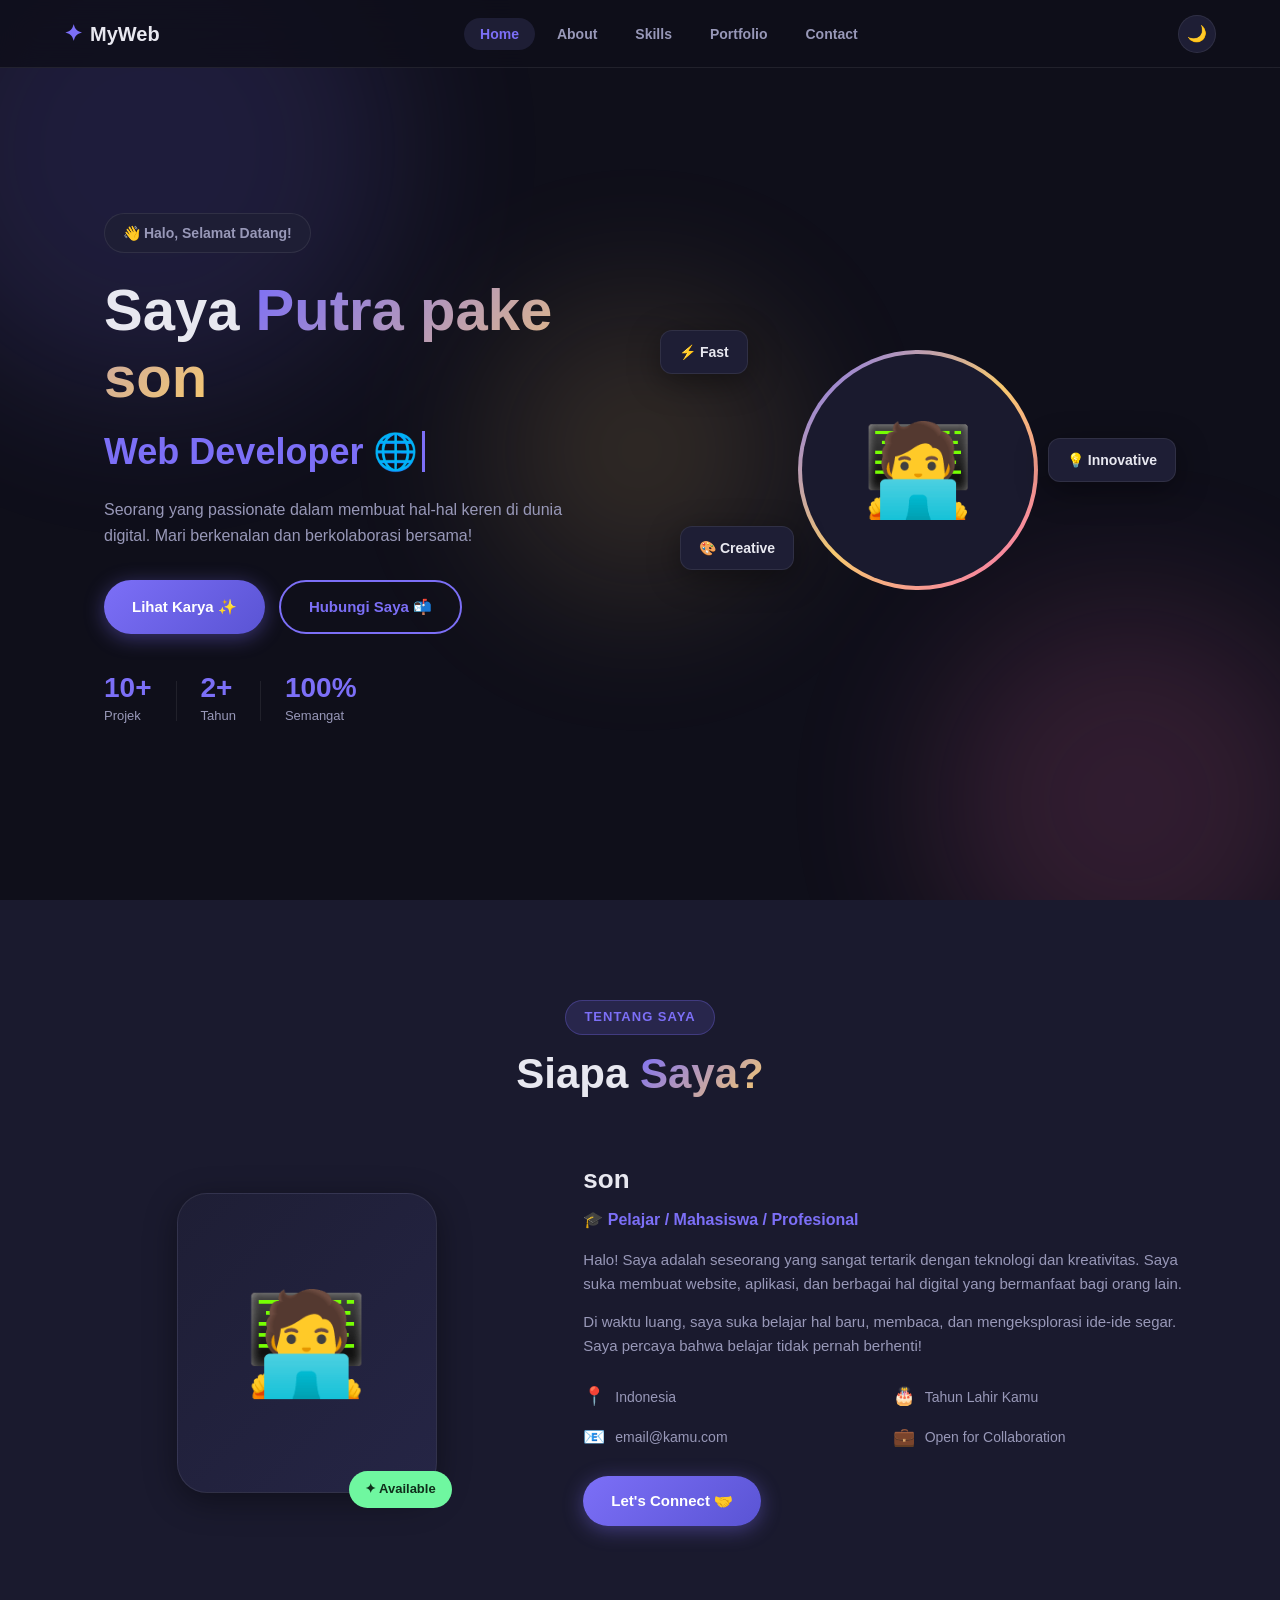
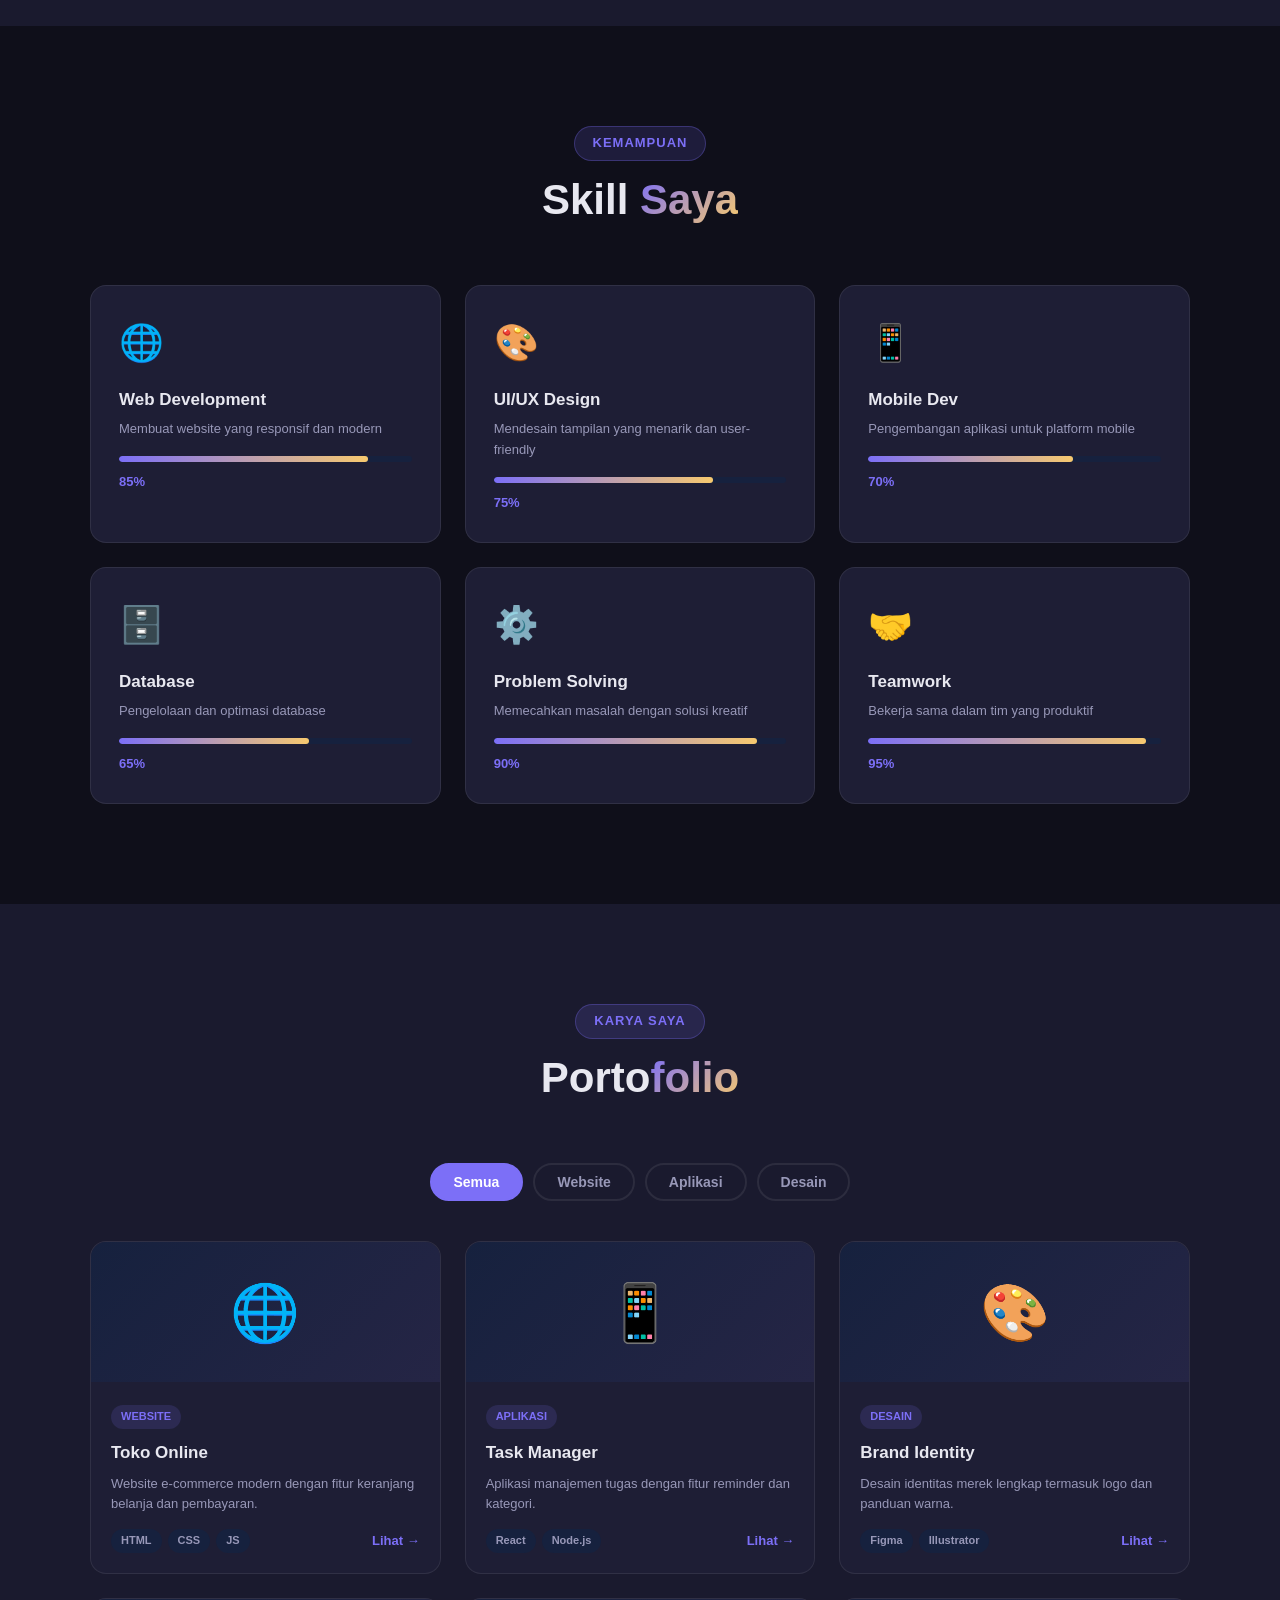
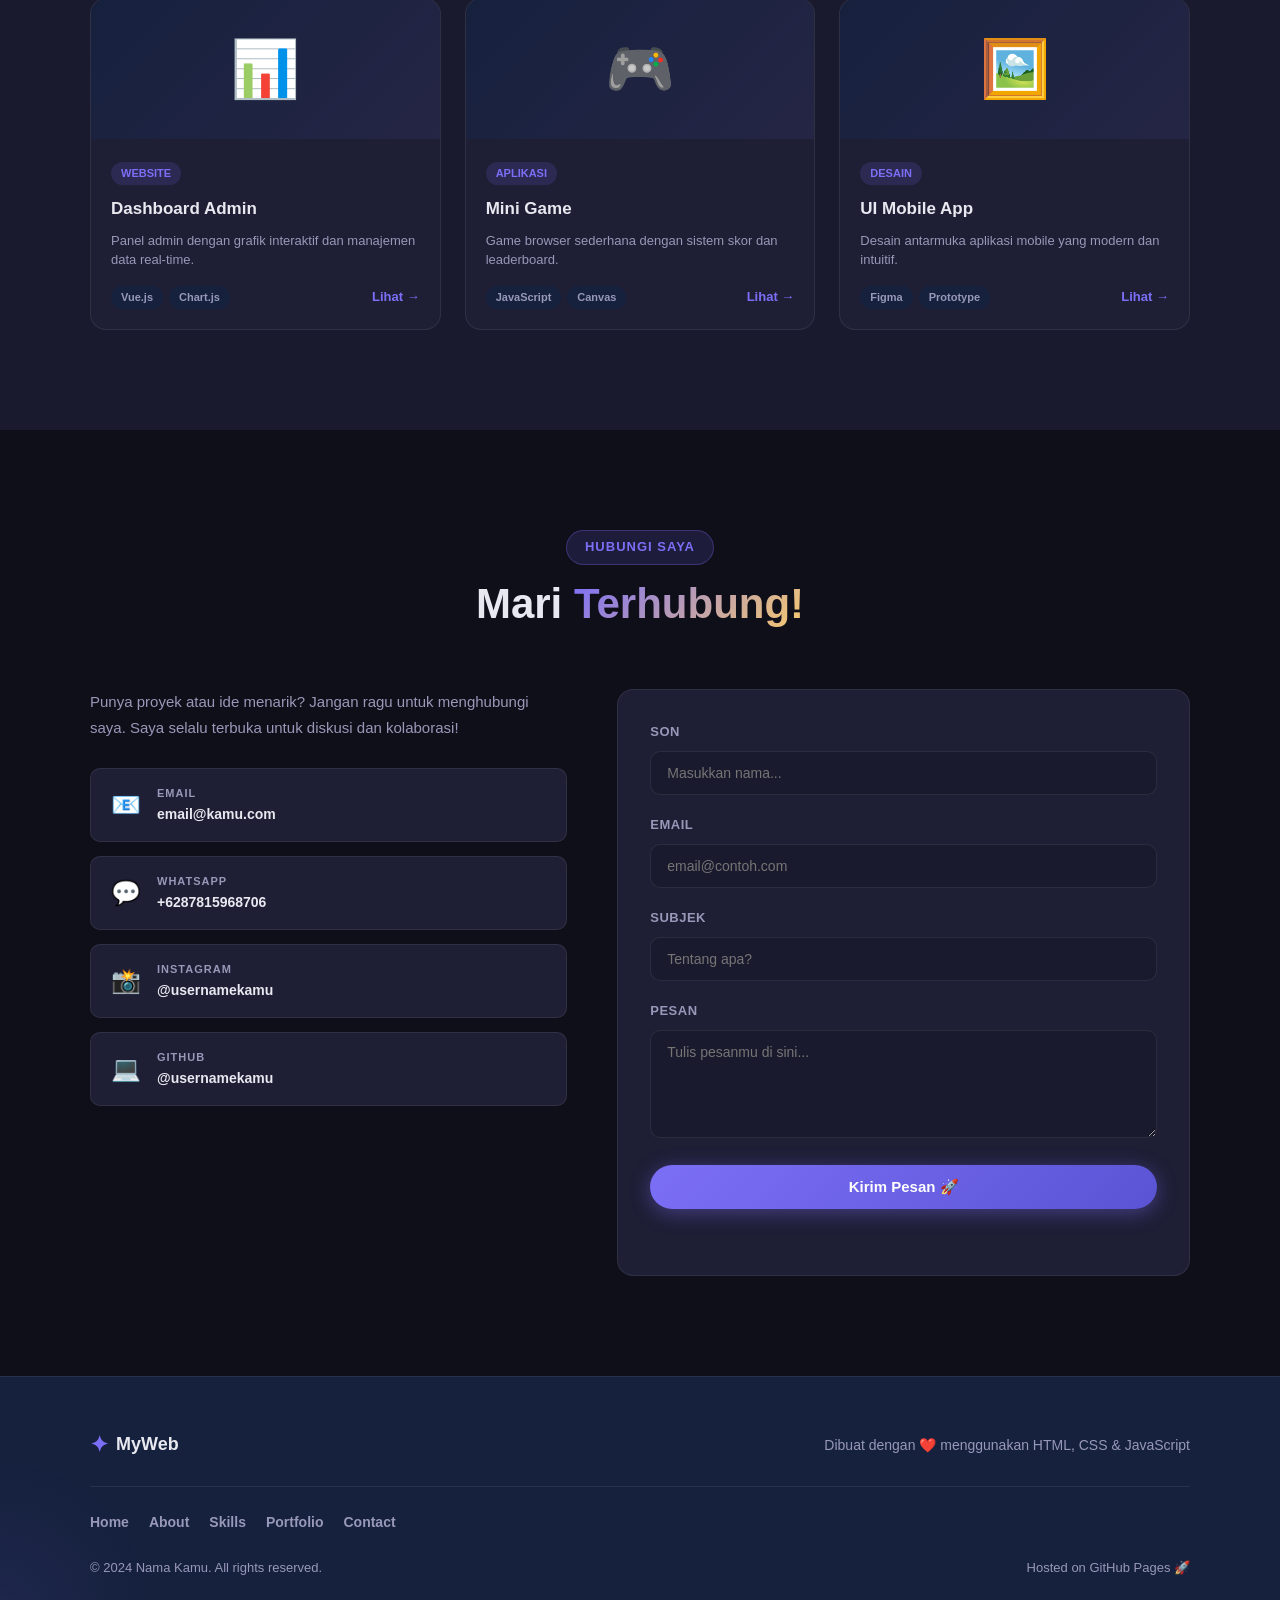
==== commit 7f57ccce: "index.html" ====
--- a/index.html
+++ b/index.html
@@ -98,7 +98,7 @@
           </div>
         </div>
         <div class="about-text">
-          <h3>Nama Lengkap Kamu</h3>
+          <h3>son</h3>
           <p class="about-role">🎓 Pelajar / Mahasiswa / Profesional</p>
           <p class="about-desc">
             Halo! Saya adalah seseorang yang sangat tertarik dengan teknologi
@@ -345,7 +345,7 @@
               <span class="cc-icon">💬</span>
               <div>
                 <span class="cc-label">WhatsApp</span>
-                <span class="cc-value">+62 8xx-xxxx-xxxx</span>
+                <span class="cc-value">+6287815968706</span>
               </div>
             </a>
             <a href="https://instagram.com/usernamekamu" class="contact-card" target="_blank">
@@ -367,7 +367,7 @@
 
         <form class="contact-form" id="contactForm">
           <div class="form-group">
-            <label>Nama Kamu</label>
+            <label>son</label>
             <input type="text" placeholder="Masukkan nama..." required />
           </div>
           <div class="form-group">
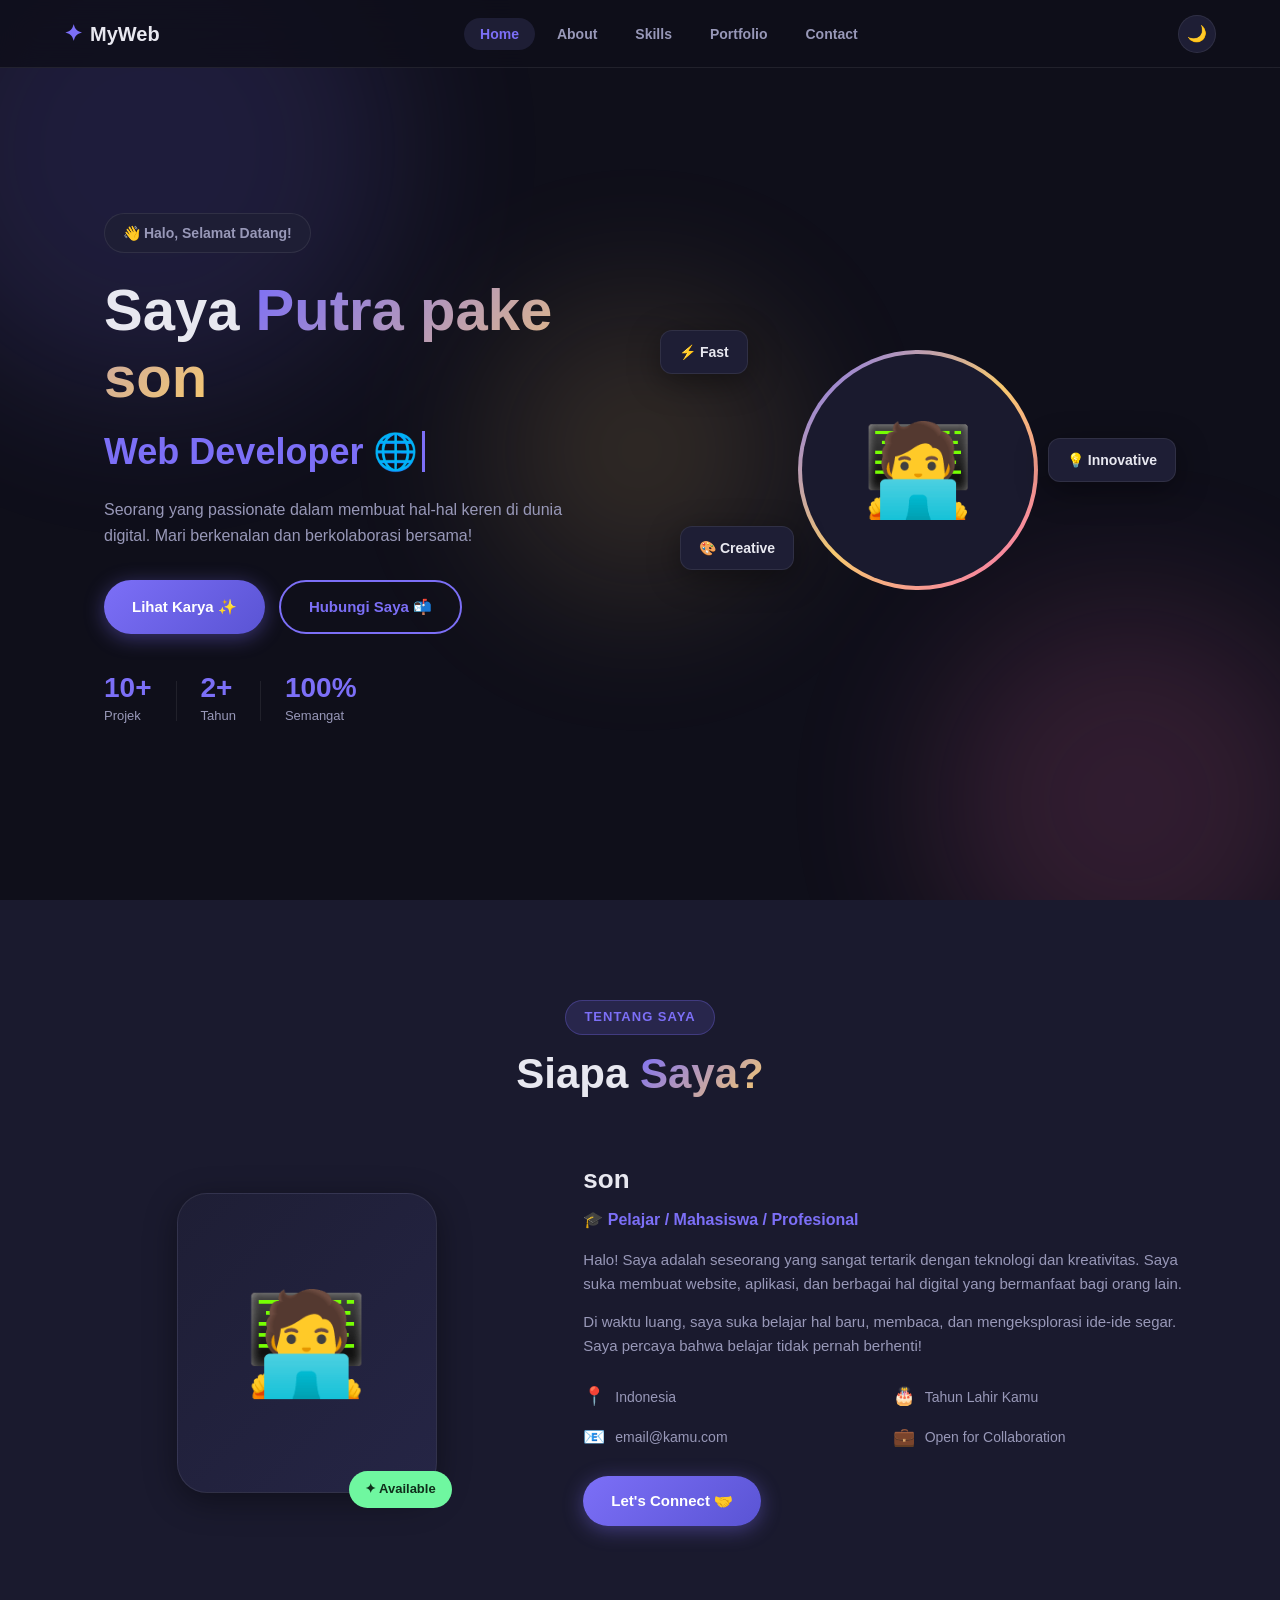
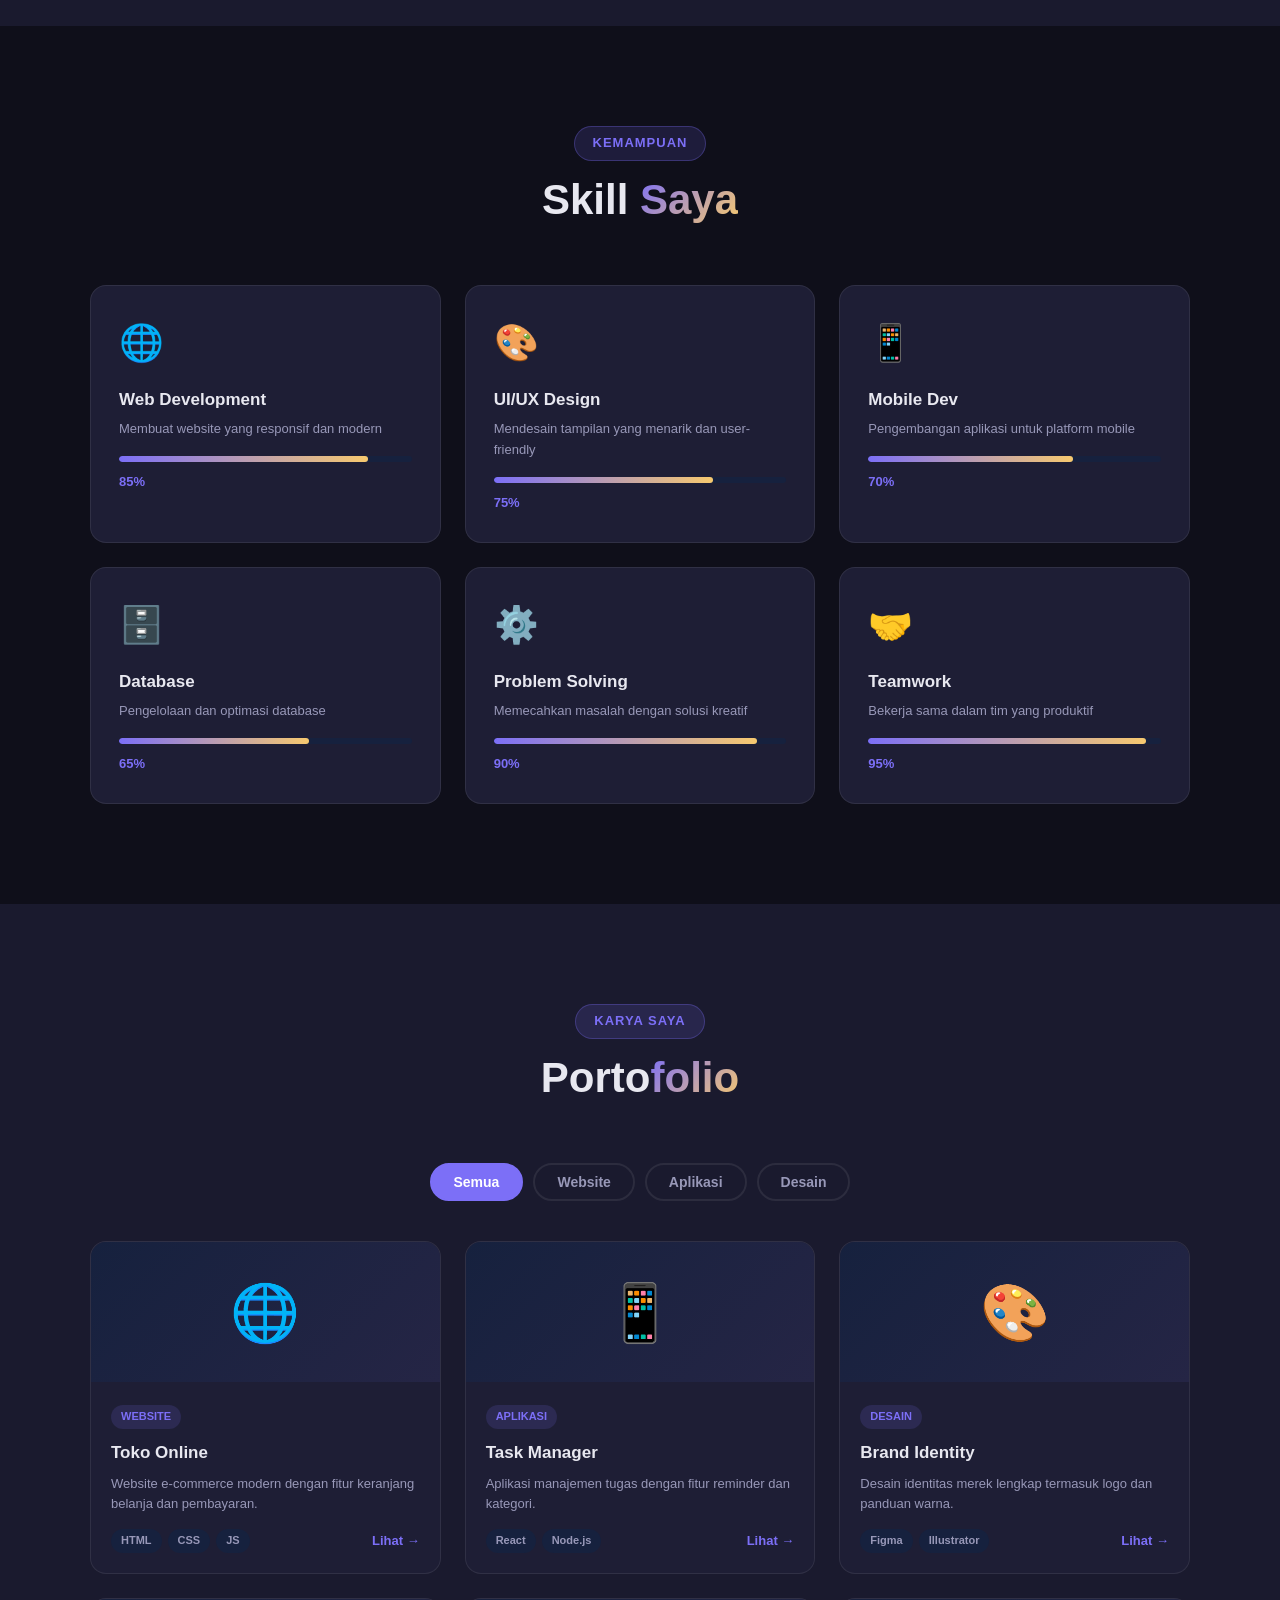
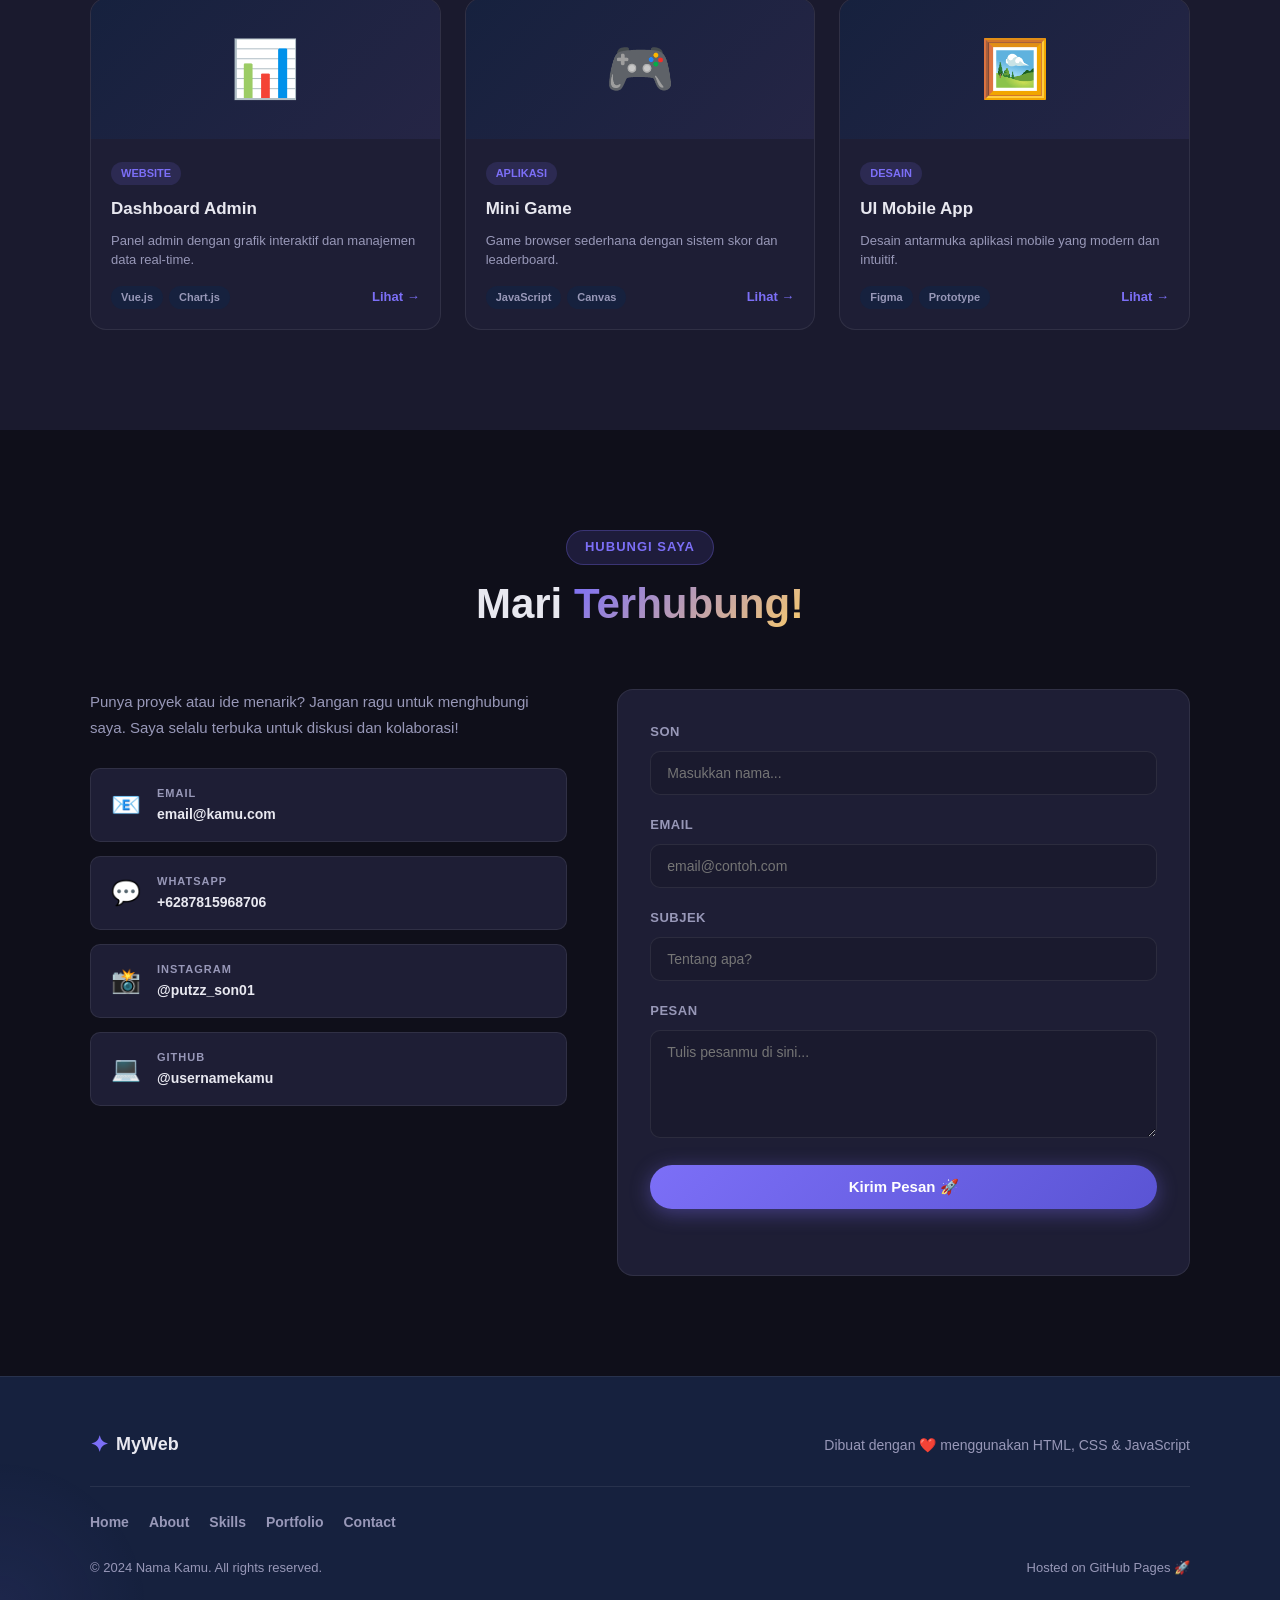
==== commit 8f74f9c7: "index.html" ====
--- a/index.html
+++ b/index.html
@@ -352,7 +352,7 @@
               <span class="cc-icon">📸</span>
               <div>
                 <span class="cc-label">Instagram</span>
-                <span class="cc-value">@usernamekamu</span>
+                <span class="cc-value">@putzz_son01</span>
               </div>
             </a>
             <a href="https://github.com/usernamekamu" class="contact-card" target="_blank">
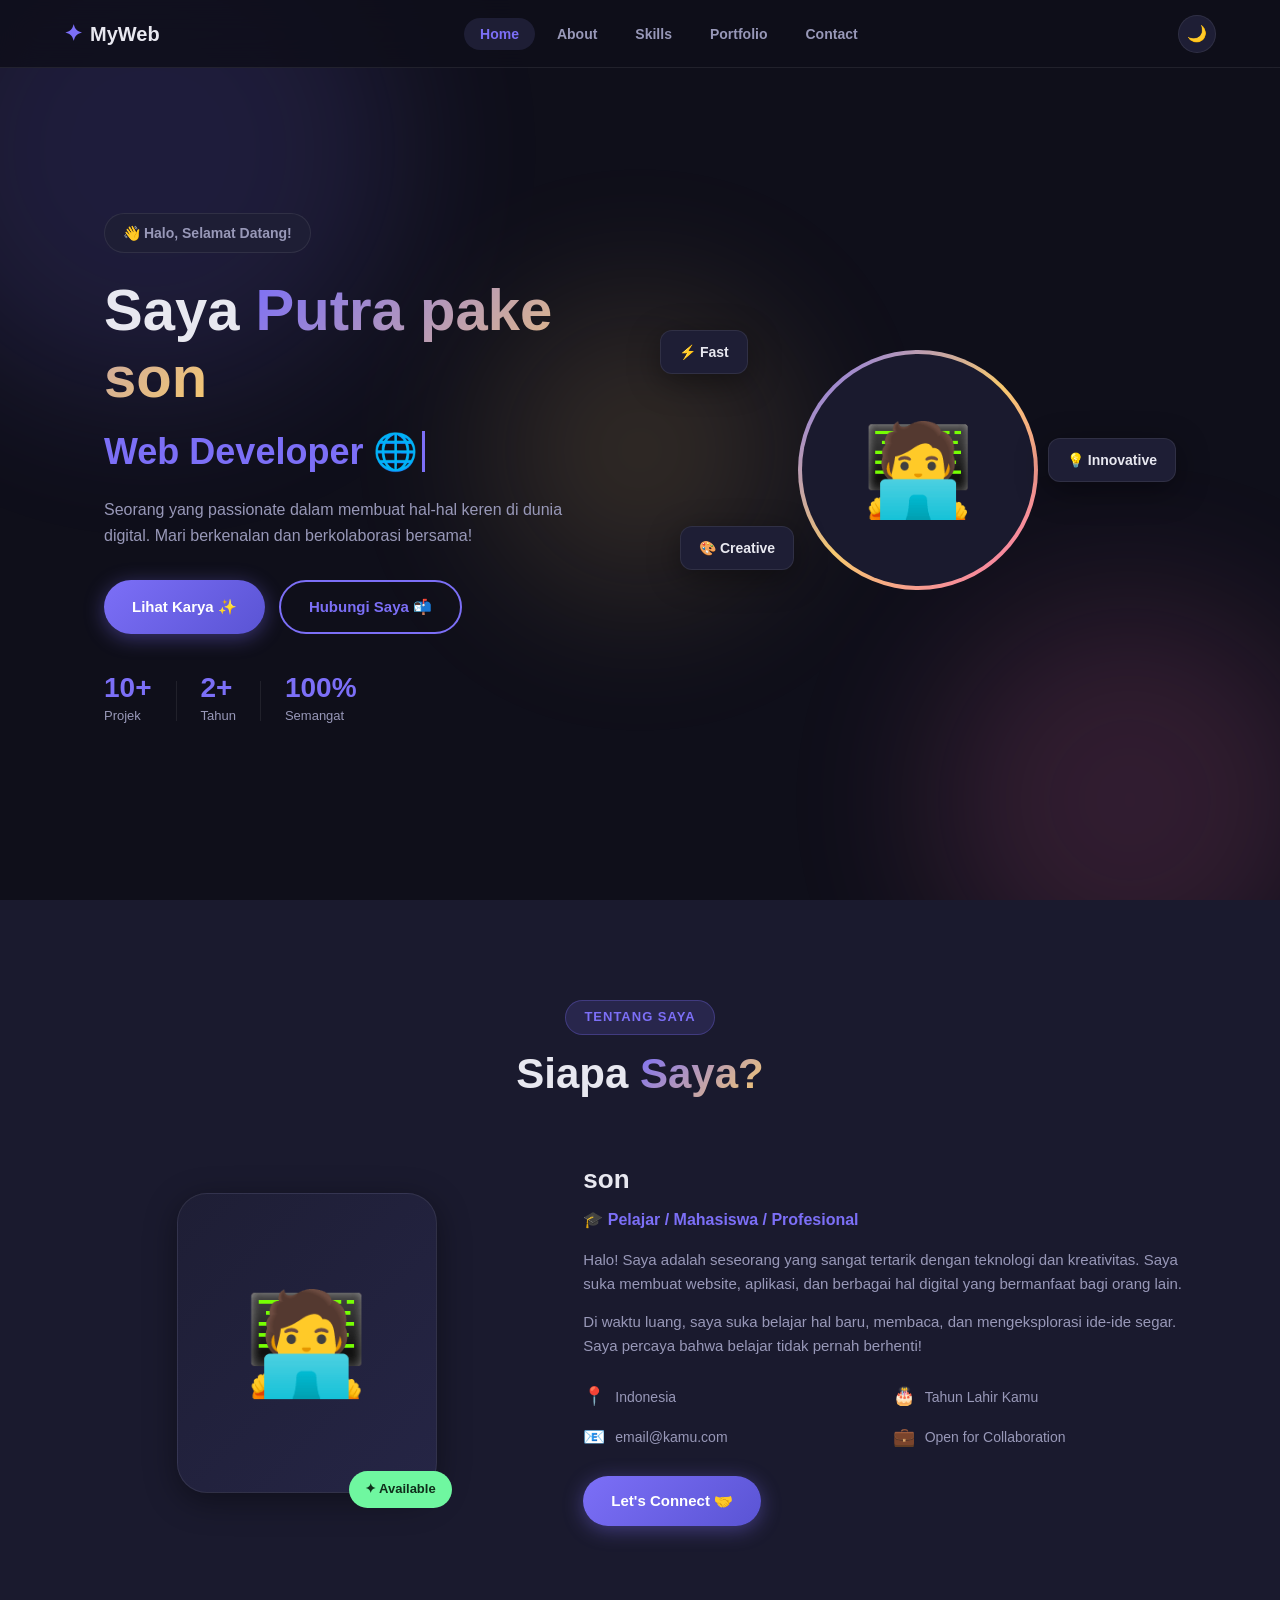
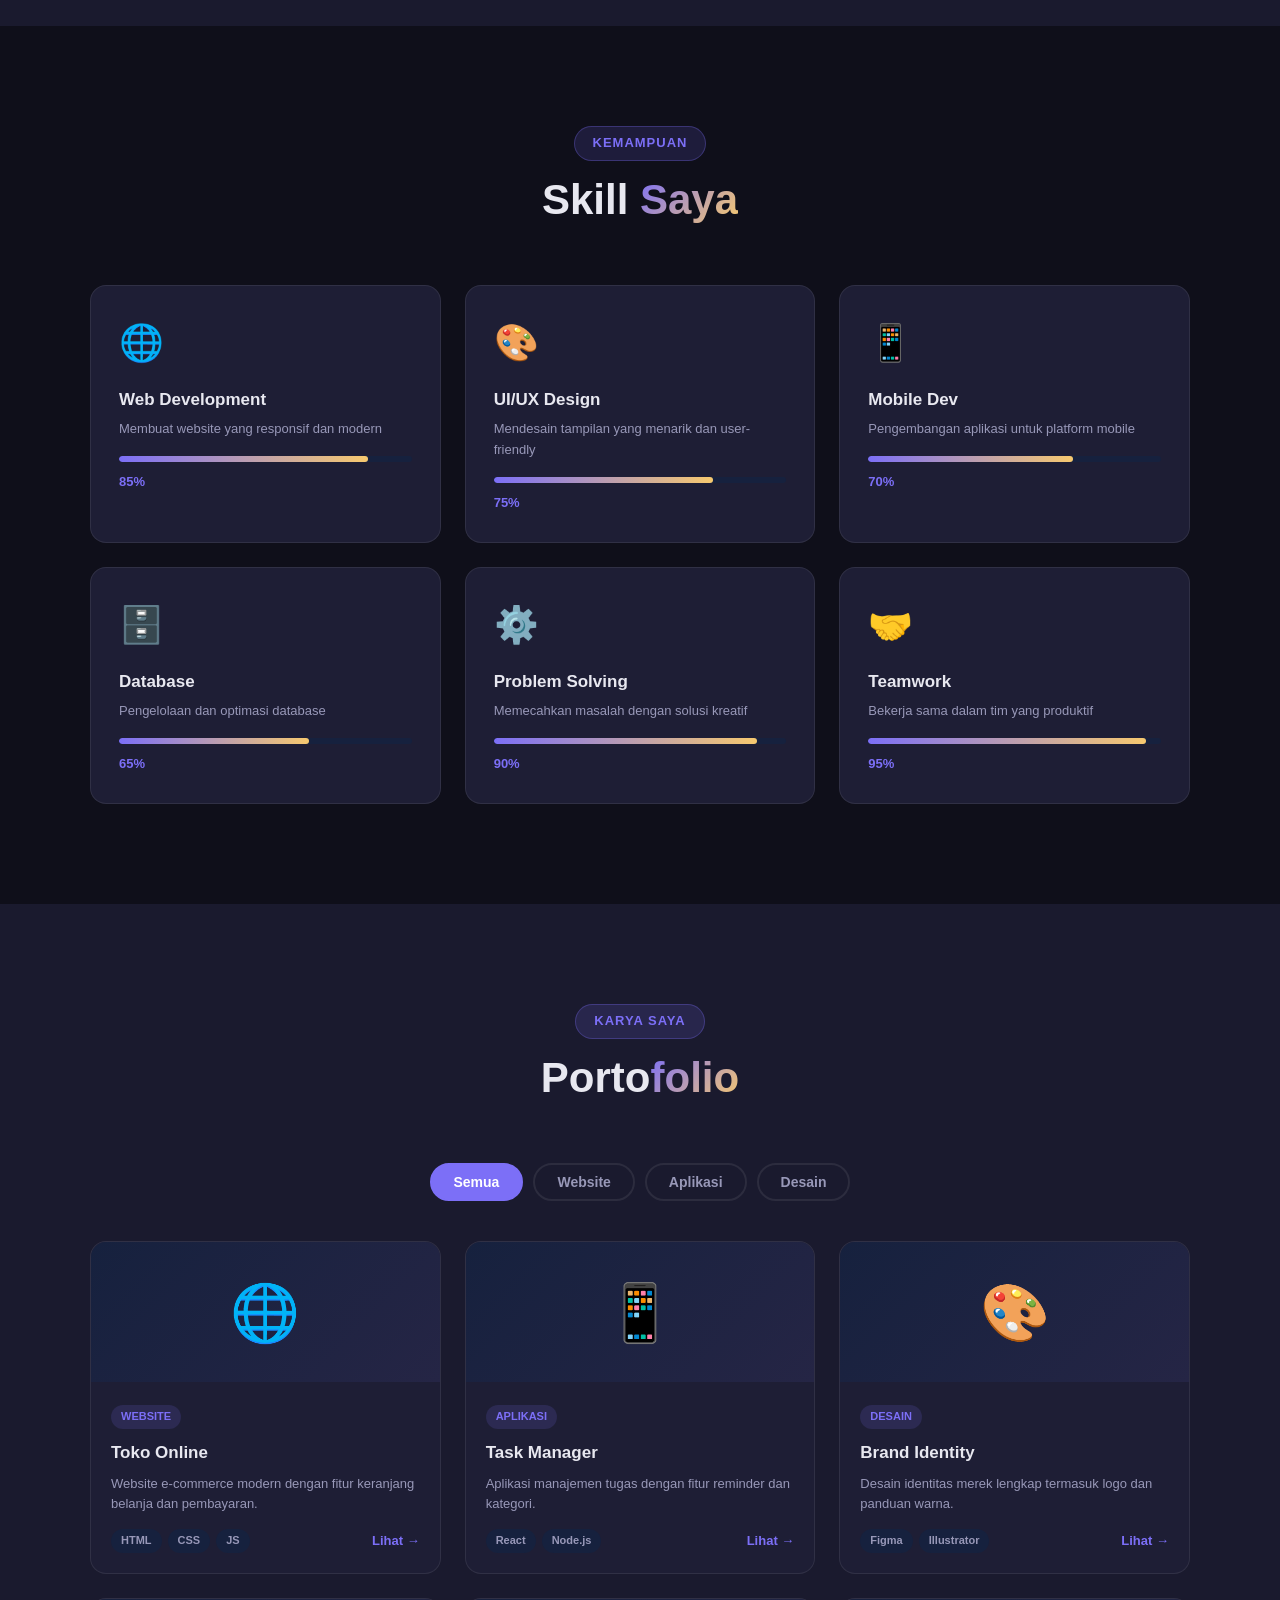
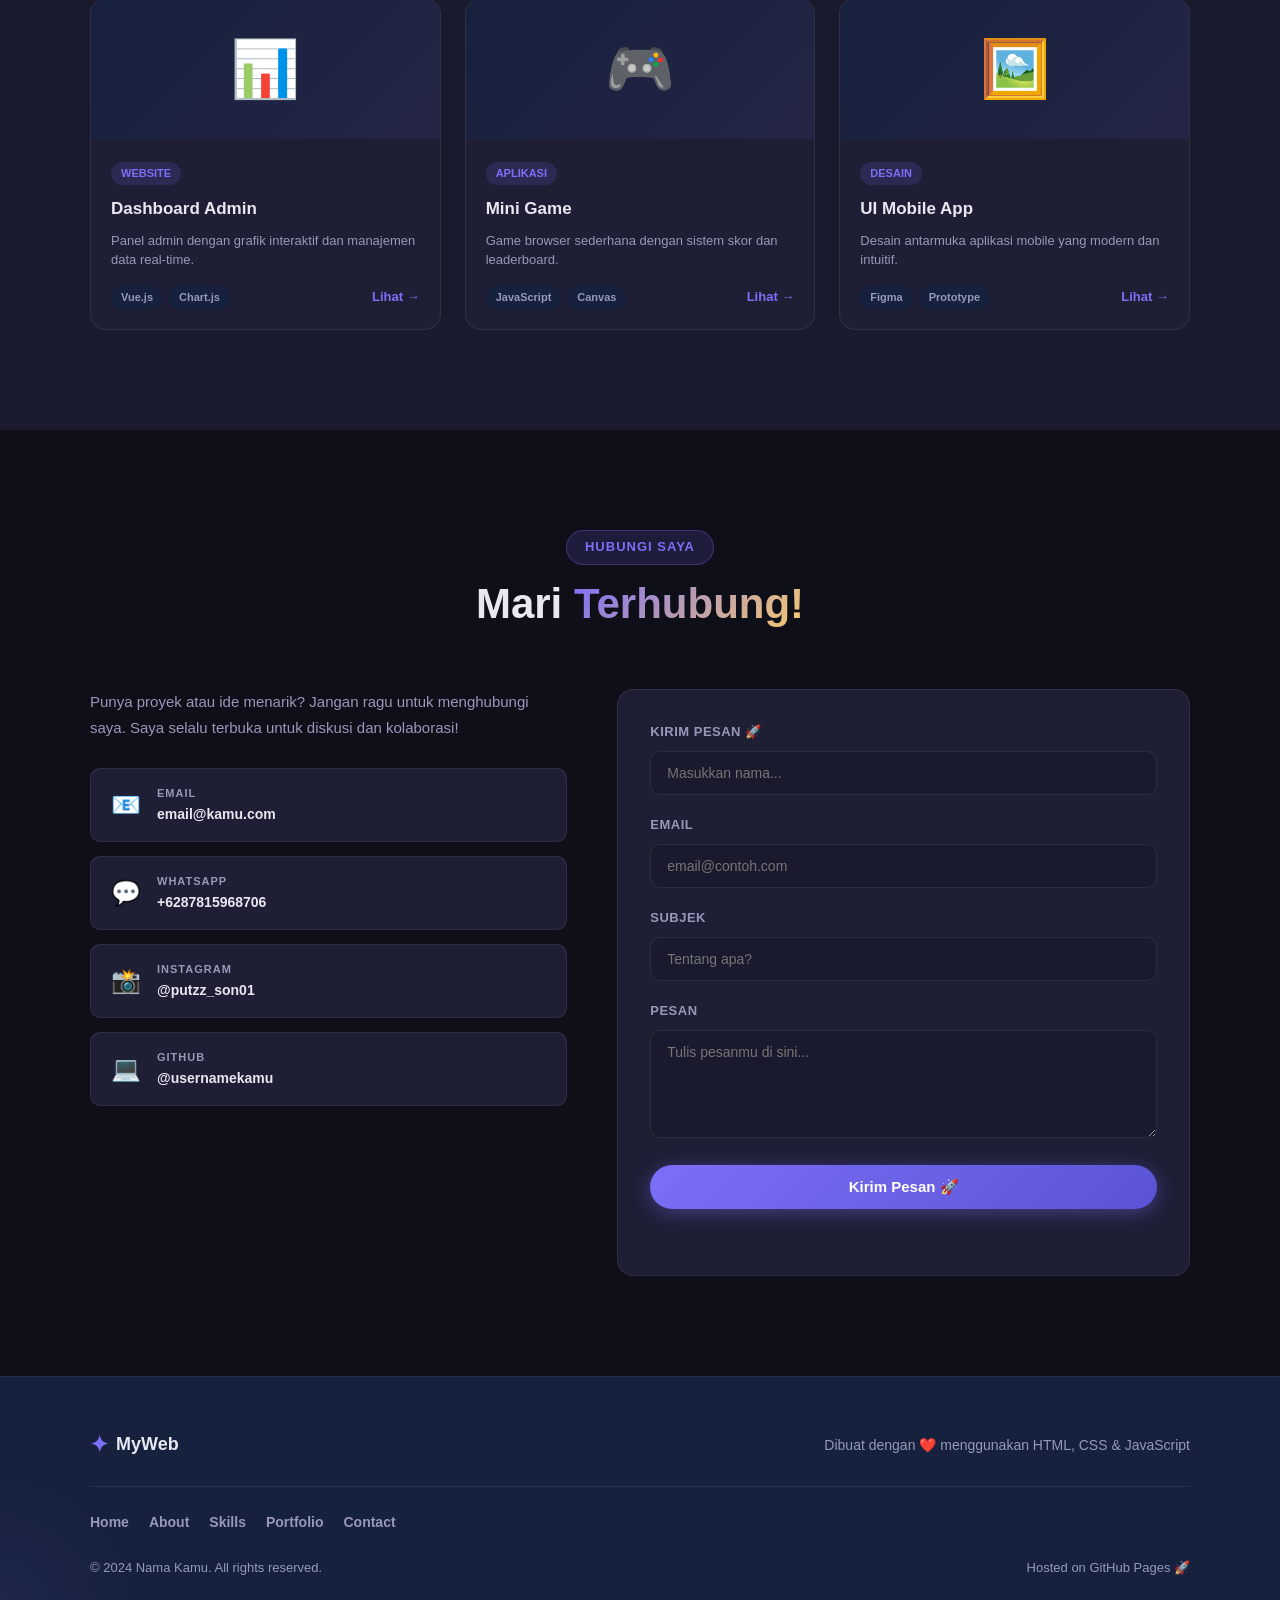
==== commit ef6e733d: "index.html" ====
--- a/index.html
+++ b/index.html
@@ -367,7 +367,7 @@
 
         <form class="contact-form" id="contactForm">
           <div class="form-group">
-            <label>son</label>
+            <label>kirim pesan 🚀</label>
             <input type="text" placeholder="Masukkan nama..." required />
           </div>
           <div class="form-group">
